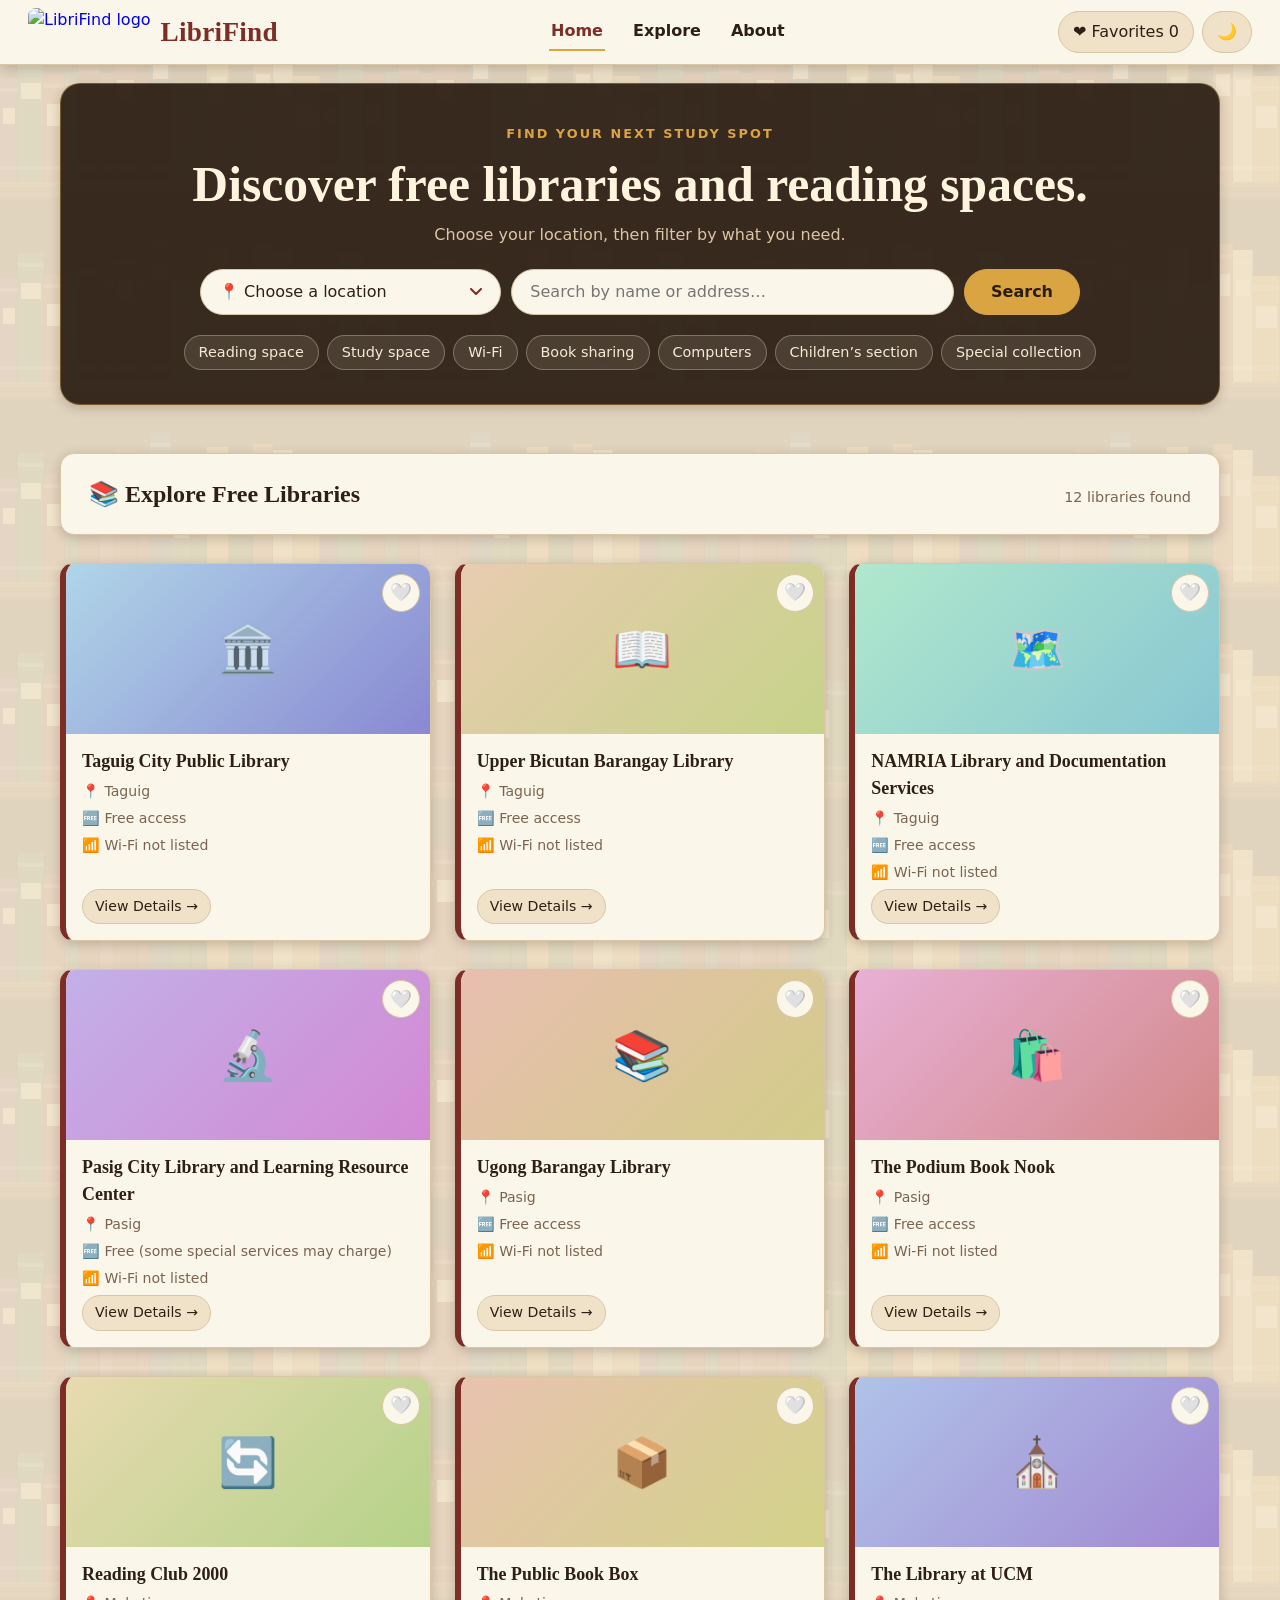
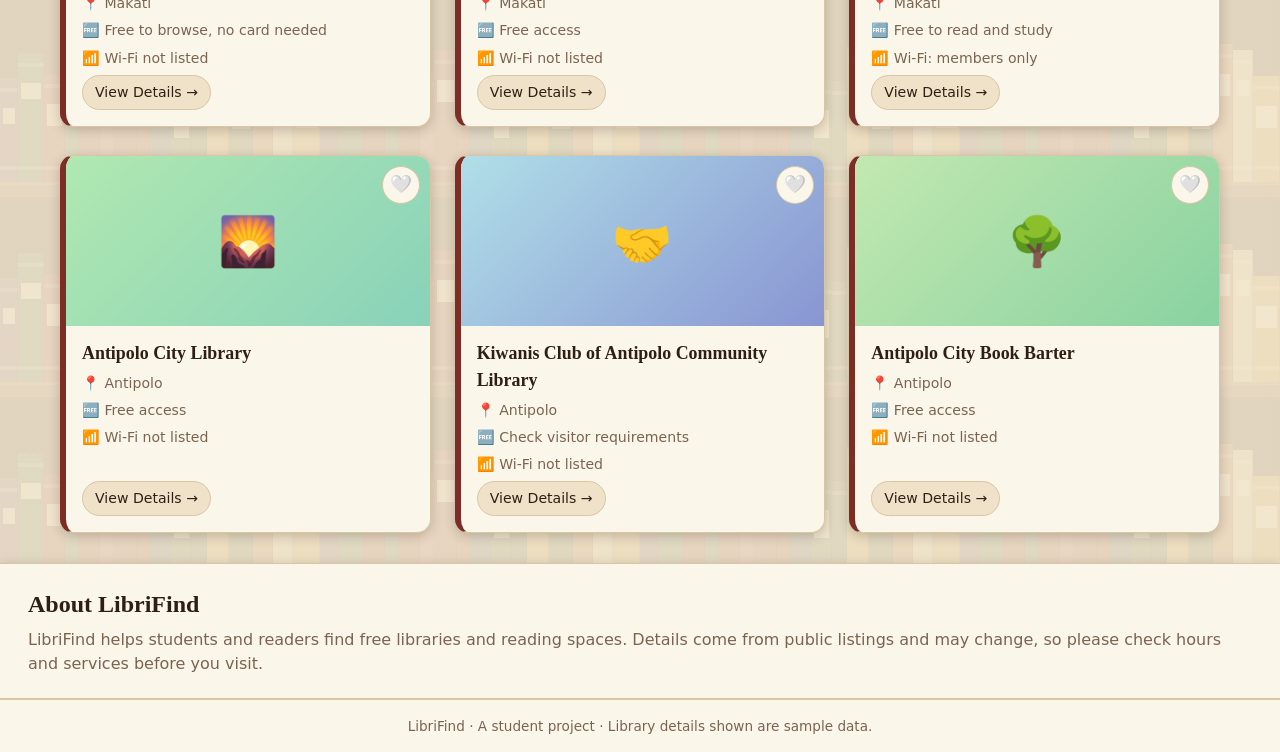
==== index.html @ 12c7355d "Add files via upload Add LibriFind project files" ====
<!DOCTYPE html>
<html lang="en">
<head>
  <meta charset="utf-8">
  <meta name="viewport" content="width=device-width, initial-scale=1">
  <title>LibriFind — Free Library Finder</title>
  <link rel="icon" href="images/LibriFind.jpg">
  <link rel="stylesheet" href="style.css">
</head>
<body>
  <header class="site-header">
      <a class="brand" href="index.html">
        <img src="images/LibriFind.jpg" alt="LibriFind logo">
        <span>LibriFind</span>
      </a>
      <nav class="links" aria-label="Main">
        <a href="#">Home</a>
        <a href="#explore">Explore</a>
        <a href="#about">About</a>
      </nav>
      <div class="actions">
        <button class="btn" id="favToggle" aria-pressed="false">❤️ Favorites <span id="favCount">0</span></button>
        <button class="btn" id="themeToggle" aria-label="Toggle dark mode">🌙</button>
      </div>
    </header>

  <div class="wrap">

    <section class="hero">
      <div class="eyebrow">FIND YOUR NEXT STUDY SPOT</div>
      <h1>Discover free libraries and reading spaces.</h1>
      <p>Choose your location, then filter by what you need.</p>

      <form class="search" id="searchForm" role="search">
        <select id="location" aria-label="Choose your location"></select>
        <input id="q" type="search" placeholder="Search by name or address…" aria-label="Search libraries">
        <button class="btn primary" type="submit">Search</button>
      </form>

      <div class="filters" id="filters"></div>
    </section>

    <div class="section-head" id="explore">
      <h2 id="heading">📚 Explore Free Libraries</h2>
      <div class="count" id="count"></div>
    </div>
    <div class="grid" id="grid"></div>
  </div>

  <section class="about" id="about">
      <h2>About LibriFind</h2>
      <p>LibriFind helps students and readers find free libraries and reading spaces. Details come from public listings and may change, so please check hours and services before you visit.</p>
    </section>

  <footer>LibriFind · A student project · Library details shown are sample data.</footer>

  <!-- Details pop-up -->
  <div class="modal" id="modal" hidden>
    <div class="modal-panel" role="dialog" aria-modal="true" aria-labelledby="modalTitle">
      <button class="modal-close" id="modalClose" type="button" aria-label="Close details">✕</button>
      <div id="modalBody"></div>
    </div>
  </div>

  <!-- data.js must load before script.js -->
  <script src="data.js"></script>
  <script src="script.js"></script>
</body>
</html>
---- style.css ----
/* =====================================================
   LibriFind theme: "Parchment & Mahogany"
   Burgundy, brass, walnut and cream, like an old library.
   Change the colors in the variables below.
   ===================================================== */
:root{
  --wash:rgba(243,231,208,.9);   /* tint over the bookshelf background */
  --surface:#fbf6ea;--text:#2e1f14;--muted:#7a6450;
  --accent:#7b2d26;--accent-text:#fff8ec;--border:#d9c6a5;--chip:#efe2c8;
  --hero:rgba(43,28,18,.93);
  --shadow:0 3px 12px rgba(40,25,12,.22);
  color-scheme:light;
}
@media (prefers-color-scheme:dark){
  :root:not([data-theme="light"]){
    --wash:rgba(20,13,9,.92);--surface:#2a1f17;--text:#f2e6d3;--muted:#c2ab90;
    --accent:#d9a441;--accent-text:#1e140d;--border:#4d3a2a;--chip:#3a2b20;
    --hero:rgba(12,8,5,.8);--shadow:0 3px 12px rgba(0,0,0,.5);color-scheme:dark;
  }
}
:root[data-theme="dark"]{
  --wash:rgba(20,13,9,.92);--surface:#2a1f17;--text:#f2e6d3;--muted:#c2ab90;
  --accent:#d9a441;--accent-text:#1e140d;--border:#4d3a2a;--chip:#3a2b20;
  --hero:rgba(12,8,5,.8);--shadow:0 3px 12px rgba(0,0,0,.5);color-scheme:dark;
}

/* ---------- Base + bookshelf background ---------- */
*{box-sizing:border-box}
body{
  margin:0;color:var(--text);line-height:1.5;
  font-family:"Segoe UI",system-ui,-apple-system,Helvetica,Arial,sans-serif;
  background-color:#3a281c;
  background-image:linear-gradient(var(--wash),var(--wash)),url("images/bg.jpg"),url("data:image/svg+xml,%3Csvg%20xmlns%3D%22http%3A//www.w3.org/2000/svg%22%20width%3D%22320%22%20height%3D%22200%22%20viewBox%3D%220%200%20320%20200%22%3E%3Crect%20width%3D%22320%22%20height%3D%22200%22%20fill%3D%22%233a281c%22/%3E%3Crect%20x%3D%220%22%20y%3D%2278%22%20width%3D%2218%22%20height%3D%22104%22%20fill%3D%22%235a3558%22/%3E%3Crect%20x%3D%220%22%20y%3D%2288%22%20width%3D%2218%22%20height%3D%224%22%20fill%3D%22%23fff%22%20opacity%3D%22.25%22/%3E%3Crect%20x%3D%220%22%20y%3D%22166%22%20width%3D%2218%22%20height%3D%224%22%20fill%3D%22%23fff%22%20opacity%3D%22.25%22/%3E%3Crect%20x%3D%223%22%20y%3D%22108%22%20width%3D%2212%22%20height%3D%2216%22%20fill%3D%22%23f3e6c8%22%20opacity%3D%22.85%22/%3E%3Crect%20x%3D%2217%22%20y%3D%2278%22%20width%3D%221%22%20height%3D%22104%22%20fill%3D%22%23000%22%20opacity%3D%22.3%22/%3E%3Crect%20x%3D%2218%22%20y%3D%2253%22%20width%3D%2226%22%20height%3D%22129%22%20fill%3D%22%232f5d46%22/%3E%3Crect%20x%3D%2218%22%20y%3D%2263%22%20width%3D%2226%22%20height%3D%224%22%20fill%3D%22%23fff%22%20opacity%3D%22.25%22/%3E%3Crect%20x%3D%2218%22%20y%3D%22166%22%20width%3D%2226%22%20height%3D%224%22%20fill%3D%22%23fff%22%20opacity%3D%22.25%22/%3E%3Crect%20x%3D%2221%22%20y%3D%2283%22%20width%3D%2220%22%20height%3D%2216%22%20fill%3D%22%23f3e6c8%22%20opacity%3D%22.85%22/%3E%3Crect%20x%3D%2243%22%20y%3D%2253%22%20width%3D%221%22%20height%3D%22129%22%20fill%3D%22%23000%22%20opacity%3D%22.3%22/%3E%3Crect%20x%3D%2244%22%20y%3D%2274%22%20width%3D%2221%22%20height%3D%22108%22%20fill%3D%22%237b2d26%22/%3E%3Crect%20x%3D%2244%22%20y%3D%2284%22%20width%3D%2221%22%20height%3D%224%22%20fill%3D%22%23fff%22%20opacity%3D%22.25%22/%3E%3Crect%20x%3D%2244%22%20y%3D%22166%22%20width%3D%2221%22%20height%3D%224%22%20fill%3D%22%23fff%22%20opacity%3D%22.25%22/%3E%3Crect%20x%3D%2247%22%20y%3D%22104%22%20width%3D%2215%22%20height%3D%2222%22%20fill%3D%22%23f3e6c8%22%20opacity%3D%22.85%22/%3E%3Crect%20x%3D%2264%22%20y%3D%2274%22%20width%3D%221%22%20height%3D%22108%22%20fill%3D%22%23000%22%20opacity%3D%22.3%22/%3E%3Crect%20x%3D%2265%22%20y%3D%2272%22%20width%3D%2214%22%20height%3D%22110%22%20fill%3D%22%232f5d46%22/%3E%3Crect%20x%3D%2265%22%20y%3D%2282%22%20width%3D%2214%22%20height%3D%224%22%20fill%3D%22%23fff%22%20opacity%3D%22.25%22/%3E%3Crect%20x%3D%2265%22%20y%3D%22166%22%20width%3D%2214%22%20height%3D%224%22%20fill%3D%22%23fff%22%20opacity%3D%22.25%22/%3E%3Crect%20x%3D%2278%22%20y%3D%2272%22%20width%3D%221%22%20height%3D%22110%22%20fill%3D%22%23000%22%20opacity%3D%22.3%22/%3E%3Crect%20x%3D%2279%22%20y%3D%2260%22%20width%3D%2221%22%20height%3D%22122%22%20fill%3D%22%237b2d26%22/%3E%3Crect%20x%3D%2279%22%20y%3D%2270%22%20width%3D%2221%22%20height%3D%224%22%20fill%3D%22%23fff%22%20opacity%3D%22.25%22/%3E%3Crect%20x%3D%2279%22%20y%3D%22166%22%20width%3D%2221%22%20height%3D%224%22%20fill%3D%22%23fff%22%20opacity%3D%22.25%22/%3E%3Crect%20x%3D%2299%22%20y%3D%2260%22%20width%3D%221%22%20height%3D%22122%22%20fill%3D%22%23000%22%20opacity%3D%22.3%22/%3E%3Crect%20x%3D%22100%22%20y%3D%2273%22%20width%3D%2214%22%20height%3D%22109%22%20fill%3D%22%238c3b4a%22/%3E%3Crect%20x%3D%22100%22%20y%3D%2283%22%20width%3D%2214%22%20height%3D%224%22%20fill%3D%22%23fff%22%20opacity%3D%22.25%22/%3E%3Crect%20x%3D%22100%22%20y%3D%22166%22%20width%3D%2214%22%20height%3D%224%22%20fill%3D%22%23fff%22%20opacity%3D%22.25%22/%3E%3Crect%20x%3D%22113%22%20y%3D%2273%22%20width%3D%221%22%20height%3D%22109%22%20fill%3D%22%23000%22%20opacity%3D%22.3%22/%3E%3Crect%20x%3D%22114%22%20y%3D%2250%22%20width%3D%2223%22%20height%3D%22132%22%20fill%3D%22%237b2d26%22/%3E%3Crect%20x%3D%22114%22%20y%3D%2260%22%20width%3D%2223%22%20height%3D%224%22%20fill%3D%22%23fff%22%20opacity%3D%22.25%22/%3E%3Crect%20x%3D%22114%22%20y%3D%22166%22%20width%3D%2223%22%20height%3D%224%22%20fill%3D%22%23fff%22%20opacity%3D%22.25%22/%3E%3Crect%20x%3D%22117%22%20y%3D%2280%22%20width%3D%2217%22%20height%3D%2222%22%20fill%3D%22%23f3e6c8%22%20opacity%3D%22.85%22/%3E%3Crect%20x%3D%22136%22%20y%3D%2250%22%20width%3D%221%22%20height%3D%22132%22%20fill%3D%22%23000%22%20opacity%3D%22.3%22/%3E%3Crect%20x%3D%22137%22%20y%3D%2273%22%20width%3D%2213%22%20height%3D%22109%22%20fill%3D%22%237b2d26%22/%3E%3Crect%20x%3D%22137%22%20y%3D%2283%22%20width%3D%2213%22%20height%3D%224%22%20fill%3D%22%23fff%22%20opacity%3D%22.25%22/%3E%3Crect%20x%3D%22137%22%20y%3D%22166%22%20width%3D%2213%22%20height%3D%224%22%20fill%3D%22%23fff%22%20opacity%3D%22.25%22/%3E%3Crect%20x%3D%22149%22%20y%3D%2273%22%20width%3D%221%22%20height%3D%22109%22%20fill%3D%22%23000%22%20opacity%3D%22.3%22/%3E%3Crect%20x%3D%22150%22%20y%3D%2233%22%20width%3D%2221%22%20height%3D%22149%22%20fill%3D%22%232b3f5c%22/%3E%3Crect%20x%3D%22150%22%20y%3D%2243%22%20width%3D%2221%22%20height%3D%224%22%20fill%3D%22%23fff%22%20opacity%3D%22.25%22/%3E%3Crect%20x%3D%22150%22%20y%3D%22166%22%20width%3D%2221%22%20height%3D%224%22%20fill%3D%22%23fff%22%20opacity%3D%22.25%22/%3E%3Crect%20x%3D%22153%22%20y%3D%2263%22%20width%3D%2215%22%20height%3D%2216%22%20fill%3D%22%23f3e6c8%22%20opacity%3D%22.85%22/%3E%3Crect%20x%3D%22170%22%20y%3D%2233%22%20width%3D%221%22%20height%3D%22149%22%20fill%3D%22%23000%22%20opacity%3D%22.3%22/%3E%3Crect%20x%3D%22171%22%20y%3D%2280%22%20width%3D%2221%22%20height%3D%22102%22%20fill%3D%22%233d4f2f%22/%3E%3Crect%20x%3D%22171%22%20y%3D%2290%22%20width%3D%2221%22%20height%3D%224%22%20fill%3D%22%23fff%22%20opacity%3D%22.25%22/%3E%3Crect%20x%3D%22171%22%20y%3D%22166%22%20width%3D%2221%22%20height%3D%224%22%20fill%3D%22%23fff%22%20opacity%3D%22.25%22/%3E%3Crect%20x%3D%22174%22%20y%3D%22110%22%20width%3D%2215%22%20height%3D%2228%22%20fill%3D%22%23f3e6c8%22%20opacity%3D%22.85%22/%3E%3Crect%20x%3D%22191%22%20y%3D%2280%22%20width%3D%221%22%20height%3D%22102%22%20fill%3D%22%23000%22%20opacity%3D%22.3%22/%3E%3Crect%20x%3D%22192%22%20y%3D%2281%22%20width%3D%2215%22%20height%3D%22101%22%20fill%3D%22%233d4f2f%22/%3E%3Crect%20x%3D%22192%22%20y%3D%2291%22%20width%3D%2215%22%20height%3D%224%22%20fill%3D%22%23fff%22%20opacity%3D%22.25%22/%3E%3Crect%20x%3D%22192%22%20y%3D%22166%22%20width%3D%2215%22%20height%3D%224%22%20fill%3D%22%23fff%22%20opacity%3D%22.25%22/%3E%3Crect%20x%3D%22206%22%20y%3D%2281%22%20width%3D%221%22%20height%3D%22101%22%20fill%3D%22%23000%22%20opacity%3D%22.3%22/%3E%3Crect%20x%3D%22207%22%20y%3D%2247%22%20width%3D%2222%22%20height%3D%22135%22%20fill%3D%22%23b88a2e%22/%3E%3Crect%20x%3D%22207%22%20y%3D%2257%22%20width%3D%2222%22%20height%3D%224%22%20fill%3D%22%23fff%22%20opacity%3D%22.25%22/%3E%3Crect%20x%3D%22207%22%20y%3D%22166%22%20width%3D%2222%22%20height%3D%224%22%20fill%3D%22%23fff%22%20opacity%3D%22.25%22/%3E%3Crect%20x%3D%22210%22%20y%3D%2277%22%20width%3D%2216%22%20height%3D%2228%22%20fill%3D%22%23f3e6c8%22%20opacity%3D%22.85%22/%3E%3Crect%20x%3D%22228%22%20y%3D%2247%22%20width%3D%221%22%20height%3D%22135%22%20fill%3D%22%23000%22%20opacity%3D%22.3%22/%3E%3Crect%20x%3D%22229%22%20y%3D%2283%22%20width%3D%2224%22%20height%3D%2299%22%20fill%3D%22%233d4f2f%22/%3E%3Crect%20x%3D%22229%22%20y%3D%2293%22%20width%3D%2224%22%20height%3D%224%22%20fill%3D%22%23fff%22%20opacity%3D%22.25%22/%3E%3Crect%20x%3D%22229%22%20y%3D%22166%22%20width%3D%2224%22%20height%3D%224%22%20fill%3D%22%23fff%22%20opacity%3D%22.25%22/%3E%3Crect%20x%3D%22232%22%20y%3D%22113%22%20width%3D%2218%22%20height%3D%2216%22%20fill%3D%22%23f3e6c8%22%20opacity%3D%22.85%22/%3E%3Crect%20x%3D%22252%22%20y%3D%2283%22%20width%3D%221%22%20height%3D%2299%22%20fill%3D%22%23000%22%20opacity%3D%22.3%22/%3E%3Crect%20x%3D%22253%22%20y%3D%2244%22%20width%3D%2220%22%20height%3D%22138%22%20fill%3D%22%23a4532c%22/%3E%3Crect%20x%3D%22253%22%20y%3D%2254%22%20width%3D%2220%22%20height%3D%224%22%20fill%3D%22%23fff%22%20opacity%3D%22.25%22/%3E%3Crect%20x%3D%22253%22%20y%3D%22166%22%20width%3D%2220%22%20height%3D%224%22%20fill%3D%22%23fff%22%20opacity%3D%22.25%22/%3E%3Crect%20x%3D%22256%22%20y%3D%2274%22%20width%3D%2214%22%20height%3D%2222%22%20fill%3D%22%23f3e6c8%22%20opacity%3D%22.85%22/%3E%3Crect%20x%3D%22272%22%20y%3D%2244%22%20width%3D%221%22%20height%3D%22138%22%20fill%3D%22%23000%22%20opacity%3D%22.3%22/%3E%3Crect%20x%3D%22273%22%20y%3D%2250%22%20width%3D%2220%22%20height%3D%22132%22%20fill%3D%22%23c9b98f%22/%3E%3Crect%20x%3D%22273%22%20y%3D%2260%22%20width%3D%2220%22%20height%3D%224%22%20fill%3D%22%23fff%22%20opacity%3D%22.25%22/%3E%3Crect%20x%3D%22273%22%20y%3D%22166%22%20width%3D%2220%22%20height%3D%224%22%20fill%3D%22%23fff%22%20opacity%3D%22.25%22/%3E%3Crect%20x%3D%22276%22%20y%3D%2280%22%20width%3D%2214%22%20height%3D%2216%22%20fill%3D%22%23f3e6c8%22%20opacity%3D%22.85%22/%3E%3Crect%20x%3D%22292%22%20y%3D%2250%22%20width%3D%221%22%20height%3D%22132%22%20fill%3D%22%23000%22%20opacity%3D%22.3%22/%3E%3Crect%20x%3D%22293%22%20y%3D%2276%22%20width%3D%2227%22%20height%3D%22106%22%20fill%3D%22%23b88a2e%22/%3E%3Crect%20x%3D%22293%22%20y%3D%2286%22%20width%3D%2227%22%20height%3D%224%22%20fill%3D%22%23fff%22%20opacity%3D%22.25%22/%3E%3Crect%20x%3D%22293%22%20y%3D%22166%22%20width%3D%2227%22%20height%3D%224%22%20fill%3D%22%23fff%22%20opacity%3D%22.25%22/%3E%3Crect%20x%3D%22296%22%20y%3D%22106%22%20width%3D%2221%22%20height%3D%2222%22%20fill%3D%22%23f3e6c8%22%20opacity%3D%22.85%22/%3E%3Crect%20x%3D%22319%22%20y%3D%2276%22%20width%3D%221%22%20height%3D%22106%22%20fill%3D%22%23000%22%20opacity%3D%22.3%22/%3E%3Crect%20y%3D%22182%22%20width%3D%22320%22%20height%3D%2218%22%20fill%3D%22%236b4a2f%22/%3E%3Crect%20y%3D%22182%22%20width%3D%22320%22%20height%3D%223%22%20fill%3D%22%238a6440%22/%3E%3Crect%20y%3D%22197%22%20width%3D%22320%22%20height%3D%223%22%20fill%3D%22%23000%22%20opacity%3D%22.35%22/%3E%3C/svg%3E");
  background-size:auto,cover,320px 200px;
  background-position:0 0,center,0 0;
  background-repeat:no-repeat,no-repeat,repeat;
  background-attachment:scroll,fixed,scroll;
}
.wrap{max-width:1200px;margin:0 auto;padding:0 20px}
button{font:inherit;cursor:pointer}
h1,h2,.brand span{font-family:Georgia,"Times New Roman",serif}

/* ---------- Header: logo on the left + LibriFind beside it ---------- */
.site-header{display:flex;align-items:center;justify-content:space-between;gap:12px;flex-wrap:wrap;
  position:sticky;top:0;z-index:20;width:100%;
  background:var(--surface);border-bottom:1px solid var(--border);
  padding:8px 28px;margin:0 0 18px;box-shadow:var(--shadow)}
.brand{display:flex;align-items:center;gap:10px;text-decoration:none}
.brand img{height:48px;width:auto;border-radius:8px;display:block}
.brand span{font-size:1.7rem;font-weight:700;color:var(--accent);letter-spacing:.01em}
nav{display:flex;gap:8px}
.btn{background:var(--chip);color:var(--text);border:1px solid var(--border);border-radius:999px;padding:8px 14px}
.btn:hover{border-color:var(--accent)}
.btn.primary{background:var(--accent);color:var(--accent-text);border-color:var(--accent);font-weight:600}

/* ---------- Hero (dark walnut panel) ---------- */
.hero{background:var(--hero);color:#f6ead6;border:1px solid rgba(217,164,65,.4);border-radius:20px;
  padding:36px 18px 26px;text-align:center;box-shadow:var(--shadow)}
.eyebrow{letter-spacing:.16em;font-size:.8rem;color:#d9a441;font-weight:700}
h1{font-size:clamp(2rem,6vw,3.1rem);margin:.3em 0 .2em;line-height:1.1;color:#fff4dd}
.hero p{color:#d9c6a5;margin:0 auto 22px;max-width:520px}

.search{display:flex;flex-wrap:wrap;gap:10px;max-width:760px;margin:0 auto;justify-content:center}
.search input,.search select,.search .btn{height:46px}
.search input,.search select{border-radius:999px;border:1px solid #d9c6a5;background-color:#fbf6ea;color:#2e1f14;font:inherit;padding:0 18px}
.search input{flex:2 1 220px;min-width:0}
.search select{
  flex:1 1 190px;min-width:170px;cursor:pointer;
  -webkit-appearance:none;appearance:none;padding-right:42px;
  background-image:url("data:image/svg+xml,%3Csvg xmlns='http://www.w3.org/2000/svg' width='12' height='8' viewBox='0 0 12 8'%3E%3Cpath d='M1 1l5 5 5-5' fill='none' stroke='%237b2d26' stroke-width='2' stroke-linecap='round' stroke-linejoin='round'/%3E%3C/svg%3E");
  background-repeat:no-repeat;background-position:right 18px center;
}
.search input:focus,.search select:focus{outline:2px solid #d9a441}
.search .btn.primary{background:#d9a441;color:#2b1c12;border-color:#d9a441;font-weight:700;padding:0 26px}

.filters{display:flex;flex-wrap:wrap;gap:8px;justify-content:center;margin:20px 0 4px}
.chip{background:var(--chip);color:var(--text);border:1px solid var(--border);border-radius:999px;padding:6px 14px;font-size:.9rem}
.hero .chip{background:rgba(255,248,236,.1);color:#f6ead6;border-color:rgba(246,234,214,.3)}
.chip[aria-pressed="true"],.hero .chip[aria-pressed="true"]{background:#d9a441;color:#2b1c12;border-color:#d9a441;font-weight:600}

/* ---------- Results heading ---------- */
.section-head{display:flex;justify-content:space-between;align-items:baseline;flex-wrap:wrap;gap:6px;
  background:var(--surface);border:1px solid var(--border);border-radius:14px;
  padding:12px 18px;margin:44px 0 20px;box-shadow:var(--shadow)}
.section-head h2{margin:0}
.count{color:var(--muted);font-size:.9rem}

/* ---------- Library cards ---------- */
.grid{display:grid;grid-template-columns:repeat(3,minmax(0,1fr));gap:20px;padding-bottom:30px}
.card{background:var(--surface);border:1px solid var(--border);border-left:6px solid var(--accent);
  border-radius:14px;overflow:hidden;box-shadow:var(--shadow);display:flex;flex-direction:column}
.thumb{height:170px;position:relative;display:flex;align-items:center;justify-content:center;font-size:3rem;
  background:linear-gradient(135deg,hsl(var(--h) 55% 80%),hsl(calc(var(--h) + 40) 45% 68%))}
.thumb img{position:absolute;inset:0;width:100%;height:100%;object-fit:cover}
.fav{position:absolute;top:10px;right:10px;z-index:2;background:var(--surface);border:1px solid var(--border);
  border-radius:50%;width:38px;height:38px;font-size:1.1rem;line-height:1}
.body{padding:14px 16px 16px;display:flex;flex-direction:column;gap:6px;flex:1}
.body h3{margin:0;font-size:1.12rem;font-family:Georgia,"Times New Roman",serif}
.meta{color:var(--muted);font-size:.88rem}
.tags{display:flex;flex-wrap:wrap;gap:6px;padding:4px 0 8px}
.tag{background:var(--chip);border-radius:8px;padding:2px 8px;font-size:.78rem}
.empty{grid-column:1/-1;text-align:center;color:var(--muted);padding:30px 16px;
  background:var(--surface);border:1px solid var(--border);border-radius:14px}
.details-btn{align-self:flex-start;margin-top:auto;font-size:.88rem;padding:6px 12px}

/* ---------- Full details ---------- */
.modal-info h4{margin:14px 0 6px;font-family:Georgia,"Times New Roman",serif;color:var(--accent);font-size:1rem}
.info{display:grid;grid-template-columns:96px 1fr;gap:6px 10px;margin:0}
.info dt{color:var(--muted);font-weight:600}
.info dd{margin:0}
.facil{list-style:none;margin:0;padding:0;display:grid;gap:4px}
.facil li{display:flex;justify-content:space-between;gap:10px;background:var(--chip);border-radius:8px;padding:5px 10px}
.facil li.no{opacity:.65}
.facil b{font-weight:600;text-align:right}
.modal-info p{margin:4px 0}

footer{width:100%;margin:0;padding:16px 28px;text-align:center;background:var(--surface);border-top:1px solid var(--border);color:var(--muted);font-size:.85rem}

@media (max-width:520px){.brand span{font-size:1.35rem}.brand img{height:40px}}

/* ---------- Laptop screens ---------- */
@media (min-width:1000px){
  .hero{padding:40px 48px 30px}
  .hero p{max-width:640px}
  .search{max-width:880px}
}
@media (max-width:980px){.grid{grid-template-columns:repeat(2,minmax(0,1fr))}}
@media (max-width:620px){.grid{grid-template-columns:1fr}}

/* ---------- Details pop-up ---------- */
.modal{position:fixed;inset:0;z-index:50;display:flex;align-items:center;justify-content:center;
  padding:20px;background:rgba(15,9,5,.72)}
.modal[hidden]{display:none}
.modal-panel{position:relative;width:100%;max-width:940px;max-height:88vh;overflow:auto;
  background:var(--surface);color:var(--text);border:1px solid var(--border);border-left:6px solid var(--accent);
  border-radius:16px;box-shadow:0 20px 60px rgba(0,0,0,.55);animation:pop .18s ease-out}
@keyframes pop{from{transform:scale(.95);opacity:0}to{transform:none;opacity:1}}
@media (prefers-reduced-motion:reduce){.modal-panel{animation:none}}
.modal-close{position:absolute;top:12px;right:12px;z-index:3;width:38px;height:38px;border-radius:50%;
  background:var(--surface);color:var(--text);border:1px solid var(--border);font-size:1rem;line-height:1}
.modal-close:hover{border-color:var(--accent)}
.modal-grid{display:grid;grid-template-columns:minmax(0,5fr) minmax(0,6fr)}
.modal-photo{position:relative;min-height:340px;display:flex;align-items:center;justify-content:center;font-size:4rem;
  background:linear-gradient(135deg,hsl(var(--h) 55% 80%),hsl(calc(var(--h) + 40) 45% 68%))}
.modal-photo img{position:absolute;inset:0;width:100%;height:100%;object-fit:cover}
.modal-info{padding:26px 28px;font-size:.93rem}
.modal-info h3{margin:0 0 2px;font-family:Georgia,"Times New Roman",serif;font-size:1.5rem;padding-right:34px}
.modal-info .info{margin-top:12px}
.modal-fav{margin-top:14px}
@media (max-width:760px){.modal-grid{grid-template-columns:1fr}.modal-photo{min-height:190px}}

/* ---------- Header links + About ---------- */
.links{display:flex;gap:26px}
.links a{color:var(--text);text-decoration:none;font-weight:600;padding:6px 2px;border-bottom:2px solid transparent}
.links a:hover,.links a[aria-current]{color:var(--accent);border-bottom-color:#d9a441}
.actions{display:flex;gap:8px}
.section-head,.about{width:100%;background:var(--surface);border-top:1px solid var(--border);border-bottom:1px solid var(--border);padding:22px 28px;margin:0;box-shadow:var(--shadow)}
.about{width:100%;background:var(--surface);border-top:1px solid var(--border);border-bottom:1px solid var(--border);padding:22px 28px;margin:0;box-shadow:var(--shadow)}
.about h2{margin:0 0 6px}
.about p{margin:0;color:var(--muted)}
@media (max-width:760px){.links{display:none}}

/* ---------- Spacing between hero, Explore bar and cards ---------- */
.hero{margin-bottom:48px}
.section-head{margin:0 0 28px}
.grid{row-gap:28px;column-gap:24px}
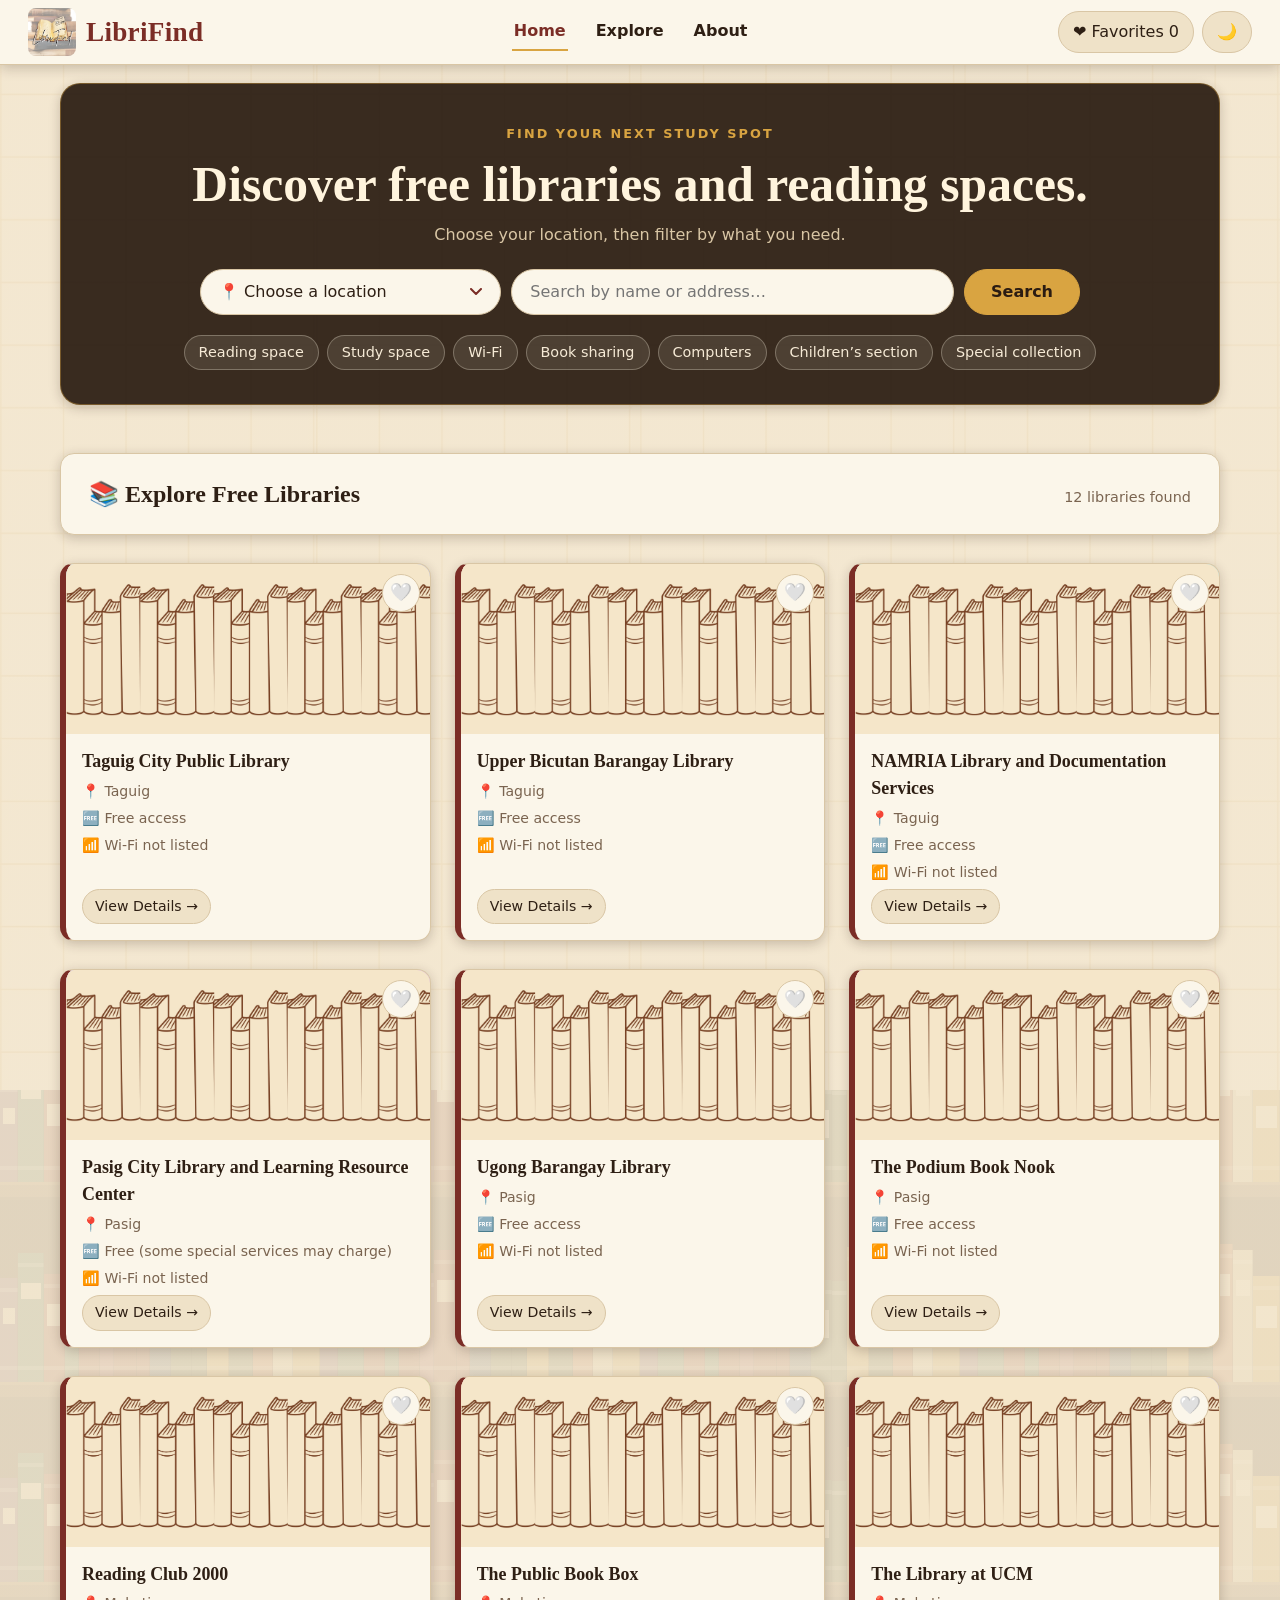
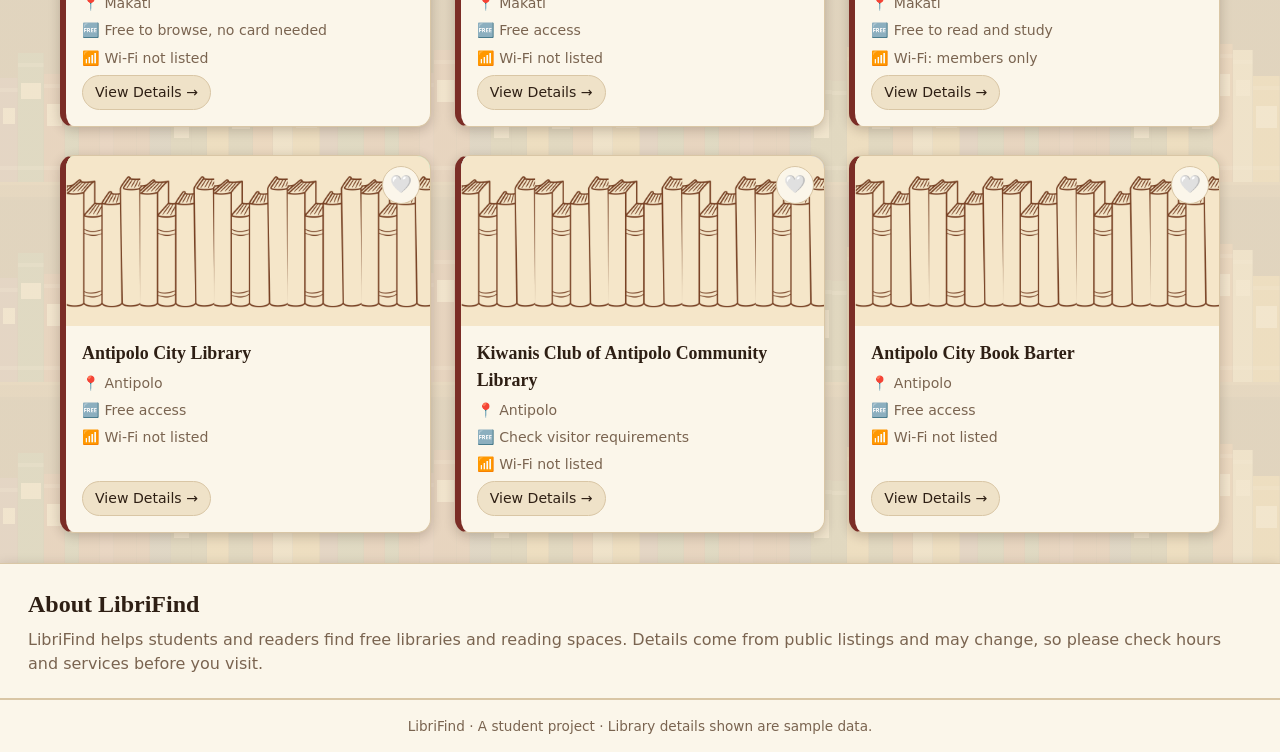
==== commit bed7992a: "Add files via upload" ====
--- a/index.html
+++ b/index.html
@@ -4,13 +4,13 @@
   <meta charset="utf-8">
   <meta name="viewport" content="width=device-width, initial-scale=1">
   <title>LibriFind — Free Library Finder</title>
-  <link rel="icon" href="images/LibriFind.jpg">
+  <link rel="icon" href="LibriFind.jpg">
   <link rel="stylesheet" href="style.css">
 </head>
 <body>
   <header class="site-header">
       <a class="brand" href="index.html">
-        <img src="images/LibriFind.jpg" alt="LibriFind logo">
+        <img src="LibriFind.jpg" alt="LibriFind logo">
         <span>LibriFind</span>
       </a>
       <nav class="links" aria-label="Main">
--- a/style.css
+++ b/style.css
@@ -30,7 +30,7 @@
   margin:0;color:var(--text);line-height:1.5;
   font-family:"Segoe UI",system-ui,-apple-system,Helvetica,Arial,sans-serif;
   background-color:#3a281c;
-  background-image:linear-gradient(var(--wash),var(--wash)),url("images/bg.jpg"),url("data:image/svg+xml,%3Csvg%20xmlns%3D%22http%3A//www.w3.org/2000/svg%22%20width%3D%22320%22%20height%3D%22200%22%20viewBox%3D%220%200%20320%20200%22%3E%3Crect%20width%3D%22320%22%20height%3D%22200%22%20fill%3D%22%233a281c%22/%3E%3Crect%20x%3D%220%22%20y%3D%2278%22%20width%3D%2218%22%20height%3D%22104%22%20fill%3D%22%235a3558%22/%3E%3Crect%20x%3D%220%22%20y%3D%2288%22%20width%3D%2218%22%20height%3D%224%22%20fill%3D%22%23fff%22%20opacity%3D%22.25%22/%3E%3Crect%20x%3D%220%22%20y%3D%22166%22%20width%3D%2218%22%20height%3D%224%22%20fill%3D%22%23fff%22%20opacity%3D%22.25%22/%3E%3Crect%20x%3D%223%22%20y%3D%22108%22%20width%3D%2212%22%20height%3D%2216%22%20fill%3D%22%23f3e6c8%22%20opacity%3D%22.85%22/%3E%3Crect%20x%3D%2217%22%20y%3D%2278%22%20width%3D%221%22%20height%3D%22104%22%20fill%3D%22%23000%22%20opacity%3D%22.3%22/%3E%3Crect%20x%3D%2218%22%20y%3D%2253%22%20width%3D%2226%22%20height%3D%22129%22%20fill%3D%22%232f5d46%22/%3E%3Crect%20x%3D%2218%22%20y%3D%2263%22%20width%3D%2226%22%20height%3D%224%22%20fill%3D%22%23fff%22%20opacity%3D%22.25%22/%3E%3Crect%20x%3D%2218%22%20y%3D%22166%22%20width%3D%2226%22%20height%3D%224%22%20fill%3D%22%23fff%22%20opacity%3D%22.25%22/%3E%3Crect%20x%3D%2221%22%20y%3D%2283%22%20width%3D%2220%22%20height%3D%2216%22%20fill%3D%22%23f3e6c8%22%20opacity%3D%22.85%22/%3E%3Crect%20x%3D%2243%22%20y%3D%2253%22%20width%3D%221%22%20height%3D%22129%22%20fill%3D%22%23000%22%20opacity%3D%22.3%22/%3E%3Crect%20x%3D%2244%22%20y%3D%2274%22%20width%3D%2221%22%20height%3D%22108%22%20fill%3D%22%237b2d26%22/%3E%3Crect%20x%3D%2244%22%20y%3D%2284%22%20width%3D%2221%22%20height%3D%224%22%20fill%3D%22%23fff%22%20opacity%3D%22.25%22/%3E%3Crect%20x%3D%2244%22%20y%3D%22166%22%20width%3D%2221%22%20height%3D%224%22%20fill%3D%22%23fff%22%20opacity%3D%22.25%22/%3E%3Crect%20x%3D%2247%22%20y%3D%22104%22%20width%3D%2215%22%20height%3D%2222%22%20fill%3D%22%23f3e6c8%22%20opacity%3D%22.85%22/%3E%3Crect%20x%3D%2264%22%20y%3D%2274%22%20width%3D%221%22%20height%3D%22108%22%20fill%3D%22%23000%22%20opacity%3D%22.3%22/%3E%3Crect%20x%3D%2265%22%20y%3D%2272%22%20width%3D%2214%22%20height%3D%22110%22%20fill%3D%22%232f5d46%22/%3E%3Crect%20x%3D%2265%22%20y%3D%2282%22%20width%3D%2214%22%20height%3D%224%22%20fill%3D%22%23fff%22%20opacity%3D%22.25%22/%3E%3Crect%20x%3D%2265%22%20y%3D%22166%22%20width%3D%2214%22%20height%3D%224%22%20fill%3D%22%23fff%22%20opacity%3D%22.25%22/%3E%3Crect%20x%3D%2278%22%20y%3D%2272%22%20width%3D%221%22%20height%3D%22110%22%20fill%3D%22%23000%22%20opacity%3D%22.3%22/%3E%3Crect%20x%3D%2279%22%20y%3D%2260%22%20width%3D%2221%22%20height%3D%22122%22%20fill%3D%22%237b2d26%22/%3E%3Crect%20x%3D%2279%22%20y%3D%2270%22%20width%3D%2221%22%20height%3D%224%22%20fill%3D%22%23fff%22%20opacity%3D%22.25%22/%3E%3Crect%20x%3D%2279%22%20y%3D%22166%22%20width%3D%2221%22%20height%3D%224%22%20fill%3D%22%23fff%22%20opacity%3D%22.25%22/%3E%3Crect%20x%3D%2299%22%20y%3D%2260%22%20width%3D%221%22%20height%3D%22122%22%20fill%3D%22%23000%22%20opacity%3D%22.3%22/%3E%3Crect%20x%3D%22100%22%20y%3D%2273%22%20width%3D%2214%22%20height%3D%22109%22%20fill%3D%22%238c3b4a%22/%3E%3Crect%20x%3D%22100%22%20y%3D%2283%22%20width%3D%2214%22%20height%3D%224%22%20fill%3D%22%23fff%22%20opacity%3D%22.25%22/%3E%3Crect%20x%3D%22100%22%20y%3D%22166%22%20width%3D%2214%22%20height%3D%224%22%20fill%3D%22%23fff%22%20opacity%3D%22.25%22/%3E%3Crect%20x%3D%22113%22%20y%3D%2273%22%20width%3D%221%22%20height%3D%22109%22%20fill%3D%22%23000%22%20opacity%3D%22.3%22/%3E%3Crect%20x%3D%22114%22%20y%3D%2250%22%20width%3D%2223%22%20height%3D%22132%22%20fill%3D%22%237b2d26%22/%3E%3Crect%20x%3D%22114%22%20y%3D%2260%22%20width%3D%2223%22%20height%3D%224%22%20fill%3D%22%23fff%22%20opacity%3D%22.25%22/%3E%3Crect%20x%3D%22114%22%20y%3D%22166%22%20width%3D%2223%22%20height%3D%224%22%20fill%3D%22%23fff%22%20opacity%3D%22.25%22/%3E%3Crect%20x%3D%22117%22%20y%3D%2280%22%20width%3D%2217%22%20height%3D%2222%22%20fill%3D%22%23f3e6c8%22%20opacity%3D%22.85%22/%3E%3Crect%20x%3D%22136%22%20y%3D%2250%22%20width%3D%221%22%20height%3D%22132%22%20fill%3D%22%23000%22%20opacity%3D%22.3%22/%3E%3Crect%20x%3D%22137%22%20y%3D%2273%22%20width%3D%2213%22%20height%3D%22109%22%20fill%3D%22%237b2d26%22/%3E%3Crect%20x%3D%22137%22%20y%3D%2283%22%20width%3D%2213%22%20height%3D%224%22%20fill%3D%22%23fff%22%20opacity%3D%22.25%22/%3E%3Crect%20x%3D%22137%22%20y%3D%22166%22%20width%3D%2213%22%20height%3D%224%22%20fill%3D%22%23fff%22%20opacity%3D%22.25%22/%3E%3Crect%20x%3D%22149%22%20y%3D%2273%22%20width%3D%221%22%20height%3D%22109%22%20fill%3D%22%23000%22%20opacity%3D%22.3%22/%3E%3Crect%20x%3D%22150%22%20y%3D%2233%22%20width%3D%2221%22%20height%3D%22149%22%20fill%3D%22%232b3f5c%22/%3E%3Crect%20x%3D%22150%22%20y%3D%2243%22%20width%3D%2221%22%20height%3D%224%22%20fill%3D%22%23fff%22%20opacity%3D%22.25%22/%3E%3Crect%20x%3D%22150%22%20y%3D%22166%22%20width%3D%2221%22%20height%3D%224%22%20fill%3D%22%23fff%22%20opacity%3D%22.25%22/%3E%3Crect%20x%3D%22153%22%20y%3D%2263%22%20width%3D%2215%22%20height%3D%2216%22%20fill%3D%22%23f3e6c8%22%20opacity%3D%22.85%22/%3E%3Crect%20x%3D%22170%22%20y%3D%2233%22%20width%3D%221%22%20height%3D%22149%22%20fill%3D%22%23000%22%20opacity%3D%22.3%22/%3E%3Crect%20x%3D%22171%22%20y%3D%2280%22%20width%3D%2221%22%20height%3D%22102%22%20fill%3D%22%233d4f2f%22/%3E%3Crect%20x%3D%22171%22%20y%3D%2290%22%20width%3D%2221%22%20height%3D%224%22%20fill%3D%22%23fff%22%20opacity%3D%22.25%22/%3E%3Crect%20x%3D%22171%22%20y%3D%22166%22%20width%3D%2221%22%20height%3D%224%22%20fill%3D%22%23fff%22%20opacity%3D%22.25%22/%3E%3Crect%20x%3D%22174%22%20y%3D%22110%22%20width%3D%2215%22%20height%3D%2228%22%20fill%3D%22%23f3e6c8%22%20opacity%3D%22.85%22/%3E%3Crect%20x%3D%22191%22%20y%3D%2280%22%20width%3D%221%22%20height%3D%22102%22%20fill%3D%22%23000%22%20opacity%3D%22.3%22/%3E%3Crect%20x%3D%22192%22%20y%3D%2281%22%20width%3D%2215%22%20height%3D%22101%22%20fill%3D%22%233d4f2f%22/%3E%3Crect%20x%3D%22192%22%20y%3D%2291%22%20width%3D%2215%22%20height%3D%224%22%20fill%3D%22%23fff%22%20opacity%3D%22.25%22/%3E%3Crect%20x%3D%22192%22%20y%3D%22166%22%20width%3D%2215%22%20height%3D%224%22%20fill%3D%22%23fff%22%20opacity%3D%22.25%22/%3E%3Crect%20x%3D%22206%22%20y%3D%2281%22%20width%3D%221%22%20height%3D%22101%22%20fill%3D%22%23000%22%20opacity%3D%22.3%22/%3E%3Crect%20x%3D%22207%22%20y%3D%2247%22%20width%3D%2222%22%20height%3D%22135%22%20fill%3D%22%23b88a2e%22/%3E%3Crect%20x%3D%22207%22%20y%3D%2257%22%20width%3D%2222%22%20height%3D%224%22%20fill%3D%22%23fff%22%20opacity%3D%22.25%22/%3E%3Crect%20x%3D%22207%22%20y%3D%22166%22%20width%3D%2222%22%20height%3D%224%22%20fill%3D%22%23fff%22%20opacity%3D%22.25%22/%3E%3Crect%20x%3D%22210%22%20y%3D%2277%22%20width%3D%2216%22%20height%3D%2228%22%20fill%3D%22%23f3e6c8%22%20opacity%3D%22.85%22/%3E%3Crect%20x%3D%22228%22%20y%3D%2247%22%20width%3D%221%22%20height%3D%22135%22%20fill%3D%22%23000%22%20opacity%3D%22.3%22/%3E%3Crect%20x%3D%22229%22%20y%3D%2283%22%20width%3D%2224%22%20height%3D%2299%22%20fill%3D%22%233d4f2f%22/%3E%3Crect%20x%3D%22229%22%20y%3D%2293%22%20width%3D%2224%22%20height%3D%224%22%20fill%3D%22%23fff%22%20opacity%3D%22.25%22/%3E%3Crect%20x%3D%22229%22%20y%3D%22166%22%20width%3D%2224%22%20height%3D%224%22%20fill%3D%22%23fff%22%20opacity%3D%22.25%22/%3E%3Crect%20x%3D%22232%22%20y%3D%22113%22%20width%3D%2218%22%20height%3D%2216%22%20fill%3D%22%23f3e6c8%22%20opacity%3D%22.85%22/%3E%3Crect%20x%3D%22252%22%20y%3D%2283%22%20width%3D%221%22%20height%3D%2299%22%20fill%3D%22%23000%22%20opacity%3D%22.3%22/%3E%3Crect%20x%3D%22253%22%20y%3D%2244%22%20width%3D%2220%22%20height%3D%22138%22%20fill%3D%22%23a4532c%22/%3E%3Crect%20x%3D%22253%22%20y%3D%2254%22%20width%3D%2220%22%20height%3D%224%22%20fill%3D%22%23fff%22%20opacity%3D%22.25%22/%3E%3Crect%20x%3D%22253%22%20y%3D%22166%22%20width%3D%2220%22%20height%3D%224%22%20fill%3D%22%23fff%22%20opacity%3D%22.25%22/%3E%3Crect%20x%3D%22256%22%20y%3D%2274%22%20width%3D%2214%22%20height%3D%2222%22%20fill%3D%22%23f3e6c8%22%20opacity%3D%22.85%22/%3E%3Crect%20x%3D%22272%22%20y%3D%2244%22%20width%3D%221%22%20height%3D%22138%22%20fill%3D%22%23000%22%20opacity%3D%22.3%22/%3E%3Crect%20x%3D%22273%22%20y%3D%2250%22%20width%3D%2220%22%20height%3D%22132%22%20fill%3D%22%23c9b98f%22/%3E%3Crect%20x%3D%22273%22%20y%3D%2260%22%20width%3D%2220%22%20height%3D%224%22%20fill%3D%22%23fff%22%20opacity%3D%22.25%22/%3E%3Crect%20x%3D%22273%22%20y%3D%22166%22%20width%3D%2220%22%20height%3D%224%22%20fill%3D%22%23fff%22%20opacity%3D%22.25%22/%3E%3Crect%20x%3D%22276%22%20y%3D%2280%22%20width%3D%2214%22%20height%3D%2216%22%20fill%3D%22%23f3e6c8%22%20opacity%3D%22.85%22/%3E%3Crect%20x%3D%22292%22%20y%3D%2250%22%20width%3D%221%22%20height%3D%22132%22%20fill%3D%22%23000%22%20opacity%3D%22.3%22/%3E%3Crect%20x%3D%22293%22%20y%3D%2276%22%20width%3D%2227%22%20height%3D%22106%22%20fill%3D%22%23b88a2e%22/%3E%3Crect%20x%3D%22293%22%20y%3D%2286%22%20width%3D%2227%22%20height%3D%224%22%20fill%3D%22%23fff%22%20opacity%3D%22.25%22/%3E%3Crect%20x%3D%22293%22%20y%3D%22166%22%20width%3D%2227%22%20height%3D%224%22%20fill%3D%22%23fff%22%20opacity%3D%22.25%22/%3E%3Crect%20x%3D%22296%22%20y%3D%22106%22%20width%3D%2221%22%20height%3D%2222%22%20fill%3D%22%23f3e6c8%22%20opacity%3D%22.85%22/%3E%3Crect%20x%3D%22319%22%20y%3D%2276%22%20width%3D%221%22%20height%3D%22106%22%20fill%3D%22%23000%22%20opacity%3D%22.3%22/%3E%3Crect%20y%3D%22182%22%20width%3D%22320%22%20height%3D%2218%22%20fill%3D%22%236b4a2f%22/%3E%3Crect%20y%3D%22182%22%20width%3D%22320%22%20height%3D%223%22%20fill%3D%22%238a6440%22/%3E%3Crect%20y%3D%22197%22%20width%3D%22320%22%20height%3D%223%22%20fill%3D%22%23000%22%20opacity%3D%22.35%22/%3E%3C/svg%3E");
+  background-image:linear-gradient(var(--wash),var(--wash)),url("bg.jpg"),url("data:image/svg+xml,%3Csvg%20xmlns%3D%22http%3A//www.w3.org/2000/svg%22%20width%3D%22320%22%20height%3D%22200%22%20viewBox%3D%220%200%20320%20200%22%3E%3Crect%20width%3D%22320%22%20height%3D%22200%22%20fill%3D%22%233a281c%22/%3E%3Crect%20x%3D%220%22%20y%3D%2278%22%20width%3D%2218%22%20height%3D%22104%22%20fill%3D%22%235a3558%22/%3E%3Crect%20x%3D%220%22%20y%3D%2288%22%20width%3D%2218%22%20height%3D%224%22%20fill%3D%22%23fff%22%20opacity%3D%22.25%22/%3E%3Crect%20x%3D%220%22%20y%3D%22166%22%20width%3D%2218%22%20height%3D%224%22%20fill%3D%22%23fff%22%20opacity%3D%22.25%22/%3E%3Crect%20x%3D%223%22%20y%3D%22108%22%20width%3D%2212%22%20height%3D%2216%22%20fill%3D%22%23f3e6c8%22%20opacity%3D%22.85%22/%3E%3Crect%20x%3D%2217%22%20y%3D%2278%22%20width%3D%221%22%20height%3D%22104%22%20fill%3D%22%23000%22%20opacity%3D%22.3%22/%3E%3Crect%20x%3D%2218%22%20y%3D%2253%22%20width%3D%2226%22%20height%3D%22129%22%20fill%3D%22%232f5d46%22/%3E%3Crect%20x%3D%2218%22%20y%3D%2263%22%20width%3D%2226%22%20height%3D%224%22%20fill%3D%22%23fff%22%20opacity%3D%22.25%22/%3E%3Crect%20x%3D%2218%22%20y%3D%22166%22%20width%3D%2226%22%20height%3D%224%22%20fill%3D%22%23fff%22%20opacity%3D%22.25%22/%3E%3Crect%20x%3D%2221%22%20y%3D%2283%22%20width%3D%2220%22%20height%3D%2216%22%20fill%3D%22%23f3e6c8%22%20opacity%3D%22.85%22/%3E%3Crect%20x%3D%2243%22%20y%3D%2253%22%20width%3D%221%22%20height%3D%22129%22%20fill%3D%22%23000%22%20opacity%3D%22.3%22/%3E%3Crect%20x%3D%2244%22%20y%3D%2274%22%20width%3D%2221%22%20height%3D%22108%22%20fill%3D%22%237b2d26%22/%3E%3Crect%20x%3D%2244%22%20y%3D%2284%22%20width%3D%2221%22%20height%3D%224%22%20fill%3D%22%23fff%22%20opacity%3D%22.25%22/%3E%3Crect%20x%3D%2244%22%20y%3D%22166%22%20width%3D%2221%22%20height%3D%224%22%20fill%3D%22%23fff%22%20opacity%3D%22.25%22/%3E%3Crect%20x%3D%2247%22%20y%3D%22104%22%20width%3D%2215%22%20height%3D%2222%22%20fill%3D%22%23f3e6c8%22%20opacity%3D%22.85%22/%3E%3Crect%20x%3D%2264%22%20y%3D%2274%22%20width%3D%221%22%20height%3D%22108%22%20fill%3D%22%23000%22%20opacity%3D%22.3%22/%3E%3Crect%20x%3D%2265%22%20y%3D%2272%22%20width%3D%2214%22%20height%3D%22110%22%20fill%3D%22%232f5d46%22/%3E%3Crect%20x%3D%2265%22%20y%3D%2282%22%20width%3D%2214%22%20height%3D%224%22%20fill%3D%22%23fff%22%20opacity%3D%22.25%22/%3E%3Crect%20x%3D%2265%22%20y%3D%22166%22%20width%3D%2214%22%20height%3D%224%22%20fill%3D%22%23fff%22%20opacity%3D%22.25%22/%3E%3Crect%20x%3D%2278%22%20y%3D%2272%22%20width%3D%221%22%20height%3D%22110%22%20fill%3D%22%23000%22%20opacity%3D%22.3%22/%3E%3Crect%20x%3D%2279%22%20y%3D%2260%22%20width%3D%2221%22%20height%3D%22122%22%20fill%3D%22%237b2d26%22/%3E%3Crect%20x%3D%2279%22%20y%3D%2270%22%20width%3D%2221%22%20height%3D%224%22%20fill%3D%22%23fff%22%20opacity%3D%22.25%22/%3E%3Crect%20x%3D%2279%22%20y%3D%22166%22%20width%3D%2221%22%20height%3D%224%22%20fill%3D%22%23fff%22%20opacity%3D%22.25%22/%3E%3Crect%20x%3D%2299%22%20y%3D%2260%22%20width%3D%221%22%20height%3D%22122%22%20fill%3D%22%23000%22%20opacity%3D%22.3%22/%3E%3Crect%20x%3D%22100%22%20y%3D%2273%22%20width%3D%2214%22%20height%3D%22109%22%20fill%3D%22%238c3b4a%22/%3E%3Crect%20x%3D%22100%22%20y%3D%2283%22%20width%3D%2214%22%20height%3D%224%22%20fill%3D%22%23fff%22%20opacity%3D%22.25%22/%3E%3Crect%20x%3D%22100%22%20y%3D%22166%22%20width%3D%2214%22%20height%3D%224%22%20fill%3D%22%23fff%22%20opacity%3D%22.25%22/%3E%3Crect%20x%3D%22113%22%20y%3D%2273%22%20width%3D%221%22%20height%3D%22109%22%20fill%3D%22%23000%22%20opacity%3D%22.3%22/%3E%3Crect%20x%3D%22114%22%20y%3D%2250%22%20width%3D%2223%22%20height%3D%22132%22%20fill%3D%22%237b2d26%22/%3E%3Crect%20x%3D%22114%22%20y%3D%2260%22%20width%3D%2223%22%20height%3D%224%22%20fill%3D%22%23fff%22%20opacity%3D%22.25%22/%3E%3Crect%20x%3D%22114%22%20y%3D%22166%22%20width%3D%2223%22%20height%3D%224%22%20fill%3D%22%23fff%22%20opacity%3D%22.25%22/%3E%3Crect%20x%3D%22117%22%20y%3D%2280%22%20width%3D%2217%22%20height%3D%2222%22%20fill%3D%22%23f3e6c8%22%20opacity%3D%22.85%22/%3E%3Crect%20x%3D%22136%22%20y%3D%2250%22%20width%3D%221%22%20height%3D%22132%22%20fill%3D%22%23000%22%20opacity%3D%22.3%22/%3E%3Crect%20x%3D%22137%22%20y%3D%2273%22%20width%3D%2213%22%20height%3D%22109%22%20fill%3D%22%237b2d26%22/%3E%3Crect%20x%3D%22137%22%20y%3D%2283%22%20width%3D%2213%22%20height%3D%224%22%20fill%3D%22%23fff%22%20opacity%3D%22.25%22/%3E%3Crect%20x%3D%22137%22%20y%3D%22166%22%20width%3D%2213%22%20height%3D%224%22%20fill%3D%22%23fff%22%20opacity%3D%22.25%22/%3E%3Crect%20x%3D%22149%22%20y%3D%2273%22%20width%3D%221%22%20height%3D%22109%22%20fill%3D%22%23000%22%20opacity%3D%22.3%22/%3E%3Crect%20x%3D%22150%22%20y%3D%2233%22%20width%3D%2221%22%20height%3D%22149%22%20fill%3D%22%232b3f5c%22/%3E%3Crect%20x%3D%22150%22%20y%3D%2243%22%20width%3D%2221%22%20height%3D%224%22%20fill%3D%22%23fff%22%20opacity%3D%22.25%22/%3E%3Crect%20x%3D%22150%22%20y%3D%22166%22%20width%3D%2221%22%20height%3D%224%22%20fill%3D%22%23fff%22%20opacity%3D%22.25%22/%3E%3Crect%20x%3D%22153%22%20y%3D%2263%22%20width%3D%2215%22%20height%3D%2216%22%20fill%3D%22%23f3e6c8%22%20opacity%3D%22.85%22/%3E%3Crect%20x%3D%22170%22%20y%3D%2233%22%20width%3D%221%22%20height%3D%22149%22%20fill%3D%22%23000%22%20opacity%3D%22.3%22/%3E%3Crect%20x%3D%22171%22%20y%3D%2280%22%20width%3D%2221%22%20height%3D%22102%22%20fill%3D%22%233d4f2f%22/%3E%3Crect%20x%3D%22171%22%20y%3D%2290%22%20width%3D%2221%22%20height%3D%224%22%20fill%3D%22%23fff%22%20opacity%3D%22.25%22/%3E%3Crect%20x%3D%22171%22%20y%3D%22166%22%20width%3D%2221%22%20height%3D%224%22%20fill%3D%22%23fff%22%20opacity%3D%22.25%22/%3E%3Crect%20x%3D%22174%22%20y%3D%22110%22%20width%3D%2215%22%20height%3D%2228%22%20fill%3D%22%23f3e6c8%22%20opacity%3D%22.85%22/%3E%3Crect%20x%3D%22191%22%20y%3D%2280%22%20width%3D%221%22%20height%3D%22102%22%20fill%3D%22%23000%22%20opacity%3D%22.3%22/%3E%3Crect%20x%3D%22192%22%20y%3D%2281%22%20width%3D%2215%22%20height%3D%22101%22%20fill%3D%22%233d4f2f%22/%3E%3Crect%20x%3D%22192%22%20y%3D%2291%22%20width%3D%2215%22%20height%3D%224%22%20fill%3D%22%23fff%22%20opacity%3D%22.25%22/%3E%3Crect%20x%3D%22192%22%20y%3D%22166%22%20width%3D%2215%22%20height%3D%224%22%20fill%3D%22%23fff%22%20opacity%3D%22.25%22/%3E%3Crect%20x%3D%22206%22%20y%3D%2281%22%20width%3D%221%22%20height%3D%22101%22%20fill%3D%22%23000%22%20opacity%3D%22.3%22/%3E%3Crect%20x%3D%22207%22%20y%3D%2247%22%20width%3D%2222%22%20height%3D%22135%22%20fill%3D%22%23b88a2e%22/%3E%3Crect%20x%3D%22207%22%20y%3D%2257%22%20width%3D%2222%22%20height%3D%224%22%20fill%3D%22%23fff%22%20opacity%3D%22.25%22/%3E%3Crect%20x%3D%22207%22%20y%3D%22166%22%20width%3D%2222%22%20height%3D%224%22%20fill%3D%22%23fff%22%20opacity%3D%22.25%22/%3E%3Crect%20x%3D%22210%22%20y%3D%2277%22%20width%3D%2216%22%20height%3D%2228%22%20fill%3D%22%23f3e6c8%22%20opacity%3D%22.85%22/%3E%3Crect%20x%3D%22228%22%20y%3D%2247%22%20width%3D%221%22%20height%3D%22135%22%20fill%3D%22%23000%22%20opacity%3D%22.3%22/%3E%3Crect%20x%3D%22229%22%20y%3D%2283%22%20width%3D%2224%22%20height%3D%2299%22%20fill%3D%22%233d4f2f%22/%3E%3Crect%20x%3D%22229%22%20y%3D%2293%22%20width%3D%2224%22%20height%3D%224%22%20fill%3D%22%23fff%22%20opacity%3D%22.25%22/%3E%3Crect%20x%3D%22229%22%20y%3D%22166%22%20width%3D%2224%22%20height%3D%224%22%20fill%3D%22%23fff%22%20opacity%3D%22.25%22/%3E%3Crect%20x%3D%22232%22%20y%3D%22113%22%20width%3D%2218%22%20height%3D%2216%22%20fill%3D%22%23f3e6c8%22%20opacity%3D%22.85%22/%3E%3Crect%20x%3D%22252%22%20y%3D%2283%22%20width%3D%221%22%20height%3D%2299%22%20fill%3D%22%23000%22%20opacity%3D%22.3%22/%3E%3Crect%20x%3D%22253%22%20y%3D%2244%22%20width%3D%2220%22%20height%3D%22138%22%20fill%3D%22%23a4532c%22/%3E%3Crect%20x%3D%22253%22%20y%3D%2254%22%20width%3D%2220%22%20height%3D%224%22%20fill%3D%22%23fff%22%20opacity%3D%22.25%22/%3E%3Crect%20x%3D%22253%22%20y%3D%22166%22%20width%3D%2220%22%20height%3D%224%22%20fill%3D%22%23fff%22%20opacity%3D%22.25%22/%3E%3Crect%20x%3D%22256%22%20y%3D%2274%22%20width%3D%2214%22%20height%3D%2222%22%20fill%3D%22%23f3e6c8%22%20opacity%3D%22.85%22/%3E%3Crect%20x%3D%22272%22%20y%3D%2244%22%20width%3D%221%22%20height%3D%22138%22%20fill%3D%22%23000%22%20opacity%3D%22.3%22/%3E%3Crect%20x%3D%22273%22%20y%3D%2250%22%20width%3D%2220%22%20height%3D%22132%22%20fill%3D%22%23c9b98f%22/%3E%3Crect%20x%3D%22273%22%20y%3D%2260%22%20width%3D%2220%22%20height%3D%224%22%20fill%3D%22%23fff%22%20opacity%3D%22.25%22/%3E%3Crect%20x%3D%22273%22%20y%3D%22166%22%20width%3D%2220%22%20height%3D%224%22%20fill%3D%22%23fff%22%20opacity%3D%22.25%22/%3E%3Crect%20x%3D%22276%22%20y%3D%2280%22%20width%3D%2214%22%20height%3D%2216%22%20fill%3D%22%23f3e6c8%22%20opacity%3D%22.85%22/%3E%3Crect%20x%3D%22292%22%20y%3D%2250%22%20width%3D%221%22%20height%3D%22132%22%20fill%3D%22%23000%22%20opacity%3D%22.3%22/%3E%3Crect%20x%3D%22293%22%20y%3D%2276%22%20width%3D%2227%22%20height%3D%22106%22%20fill%3D%22%23b88a2e%22/%3E%3Crect%20x%3D%22293%22%20y%3D%2286%22%20width%3D%2227%22%20height%3D%224%22%20fill%3D%22%23fff%22%20opacity%3D%22.25%22/%3E%3Crect%20x%3D%22293%22%20y%3D%22166%22%20width%3D%2227%22%20height%3D%224%22%20fill%3D%22%23fff%22%20opacity%3D%22.25%22/%3E%3Crect%20x%3D%22296%22%20y%3D%22106%22%20width%3D%2221%22%20height%3D%2222%22%20fill%3D%22%23f3e6c8%22%20opacity%3D%22.85%22/%3E%3Crect%20x%3D%22319%22%20y%3D%2276%22%20width%3D%221%22%20height%3D%22106%22%20fill%3D%22%23000%22%20opacity%3D%22.3%22/%3E%3Crect%20y%3D%22182%22%20width%3D%22320%22%20height%3D%2218%22%20fill%3D%22%236b4a2f%22/%3E%3Crect%20y%3D%22182%22%20width%3D%22320%22%20height%3D%223%22%20fill%3D%22%238a6440%22/%3E%3Crect%20y%3D%22197%22%20width%3D%22320%22%20height%3D%223%22%20fill%3D%22%23000%22%20opacity%3D%22.35%22/%3E%3C/svg%3E");
   background-size:auto,cover,320px 200px;
   background-position:0 0,center,0 0;
   background-repeat:no-repeat,no-repeat,repeat;
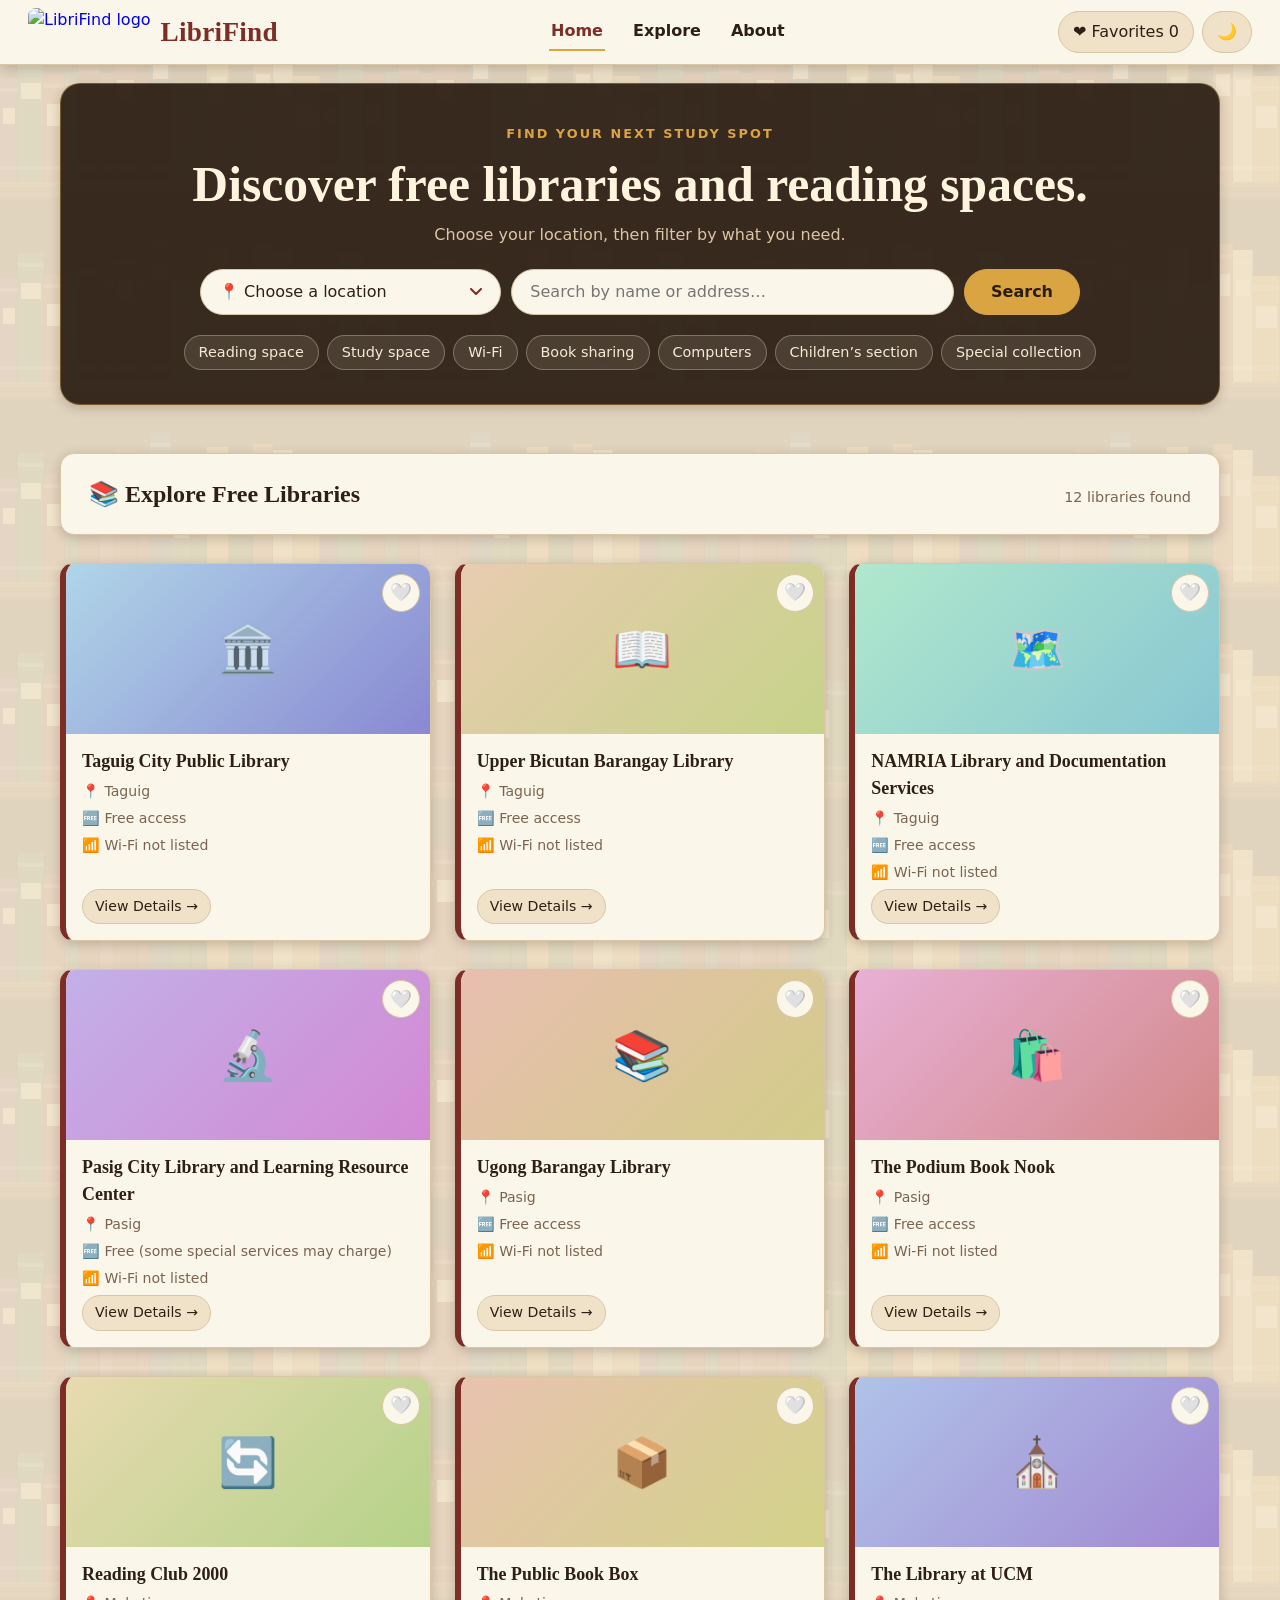
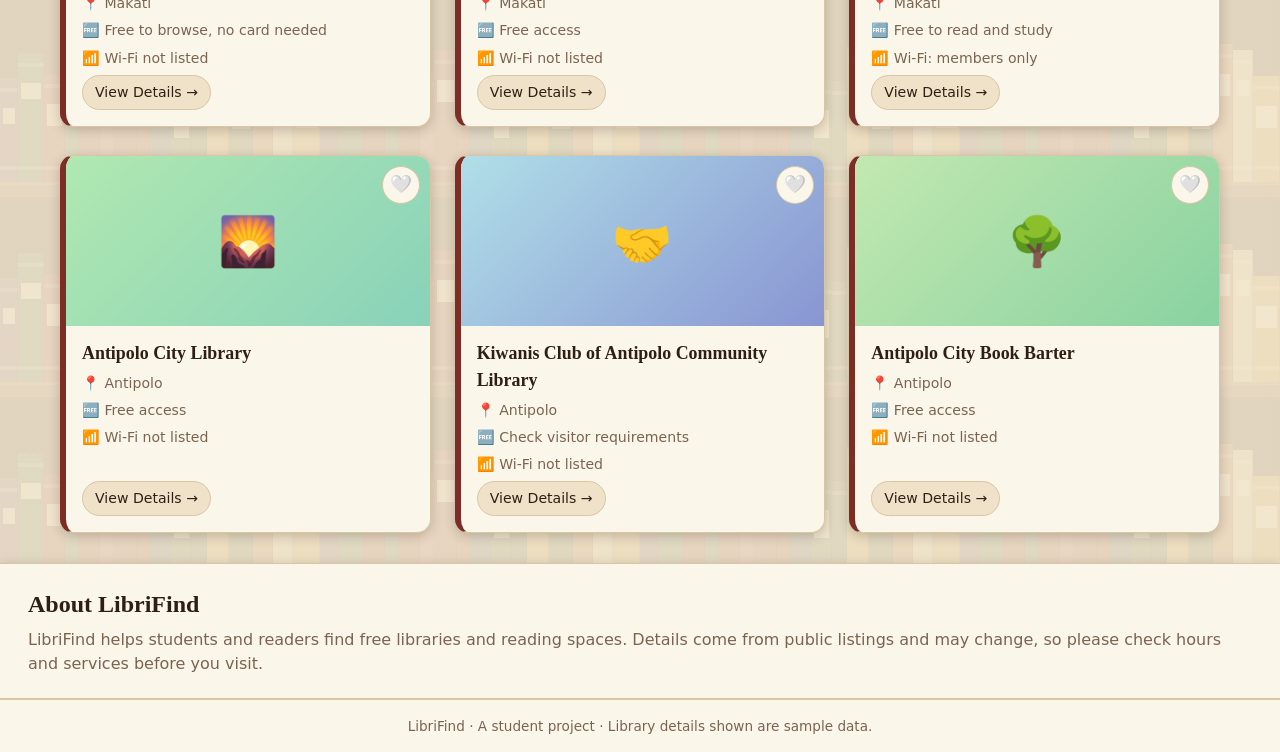
==== commit 2b729530: "Add files via upload" ====
--- a/index.html
+++ b/index.html
@@ -4,13 +4,13 @@
   <meta charset="utf-8">
   <meta name="viewport" content="width=device-width, initial-scale=1">
   <title>LibriFind — Free Library Finder</title>
-  <link rel="icon" href="LibriFind.jpg">
+  <link rel="icon" href="images/LibriFind.jpg">
   <link rel="stylesheet" href="style.css">
 </head>
 <body>
   <header class="site-header">
       <a class="brand" href="index.html">
-        <img src="LibriFind.jpg" alt="LibriFind logo">
+        <img src="images/LibriFind.jpg" alt="LibriFind logo">
         <span>LibriFind</span>
       </a>
       <nav class="links" aria-label="Main">
--- a/style.css
+++ b/style.css
@@ -30,7 +30,7 @@
   margin:0;color:var(--text);line-height:1.5;
   font-family:"Segoe UI",system-ui,-apple-system,Helvetica,Arial,sans-serif;
   background-color:#3a281c;
-  background-image:linear-gradient(var(--wash),var(--wash)),url("bg.jpg"),url("data:image/svg+xml,%3Csvg%20xmlns%3D%22http%3A//www.w3.org/2000/svg%22%20width%3D%22320%22%20height%3D%22200%22%20viewBox%3D%220%200%20320%20200%22%3E%3Crect%20width%3D%22320%22%20height%3D%22200%22%20fill%3D%22%233a281c%22/%3E%3Crect%20x%3D%220%22%20y%3D%2278%22%20width%3D%2218%22%20height%3D%22104%22%20fill%3D%22%235a3558%22/%3E%3Crect%20x%3D%220%22%20y%3D%2288%22%20width%3D%2218%22%20height%3D%224%22%20fill%3D%22%23fff%22%20opacity%3D%22.25%22/%3E%3Crect%20x%3D%220%22%20y%3D%22166%22%20width%3D%2218%22%20height%3D%224%22%20fill%3D%22%23fff%22%20opacity%3D%22.25%22/%3E%3Crect%20x%3D%223%22%20y%3D%22108%22%20width%3D%2212%22%20height%3D%2216%22%20fill%3D%22%23f3e6c8%22%20opacity%3D%22.85%22/%3E%3Crect%20x%3D%2217%22%20y%3D%2278%22%20width%3D%221%22%20height%3D%22104%22%20fill%3D%22%23000%22%20opacity%3D%22.3%22/%3E%3Crect%20x%3D%2218%22%20y%3D%2253%22%20width%3D%2226%22%20height%3D%22129%22%20fill%3D%22%232f5d46%22/%3E%3Crect%20x%3D%2218%22%20y%3D%2263%22%20width%3D%2226%22%20height%3D%224%22%20fill%3D%22%23fff%22%20opacity%3D%22.25%22/%3E%3Crect%20x%3D%2218%22%20y%3D%22166%22%20width%3D%2226%22%20height%3D%224%22%20fill%3D%22%23fff%22%20opacity%3D%22.25%22/%3E%3Crect%20x%3D%2221%22%20y%3D%2283%22%20width%3D%2220%22%20height%3D%2216%22%20fill%3D%22%23f3e6c8%22%20opacity%3D%22.85%22/%3E%3Crect%20x%3D%2243%22%20y%3D%2253%22%20width%3D%221%22%20height%3D%22129%22%20fill%3D%22%23000%22%20opacity%3D%22.3%22/%3E%3Crect%20x%3D%2244%22%20y%3D%2274%22%20width%3D%2221%22%20height%3D%22108%22%20fill%3D%22%237b2d26%22/%3E%3Crect%20x%3D%2244%22%20y%3D%2284%22%20width%3D%2221%22%20height%3D%224%22%20fill%3D%22%23fff%22%20opacity%3D%22.25%22/%3E%3Crect%20x%3D%2244%22%20y%3D%22166%22%20width%3D%2221%22%20height%3D%224%22%20fill%3D%22%23fff%22%20opacity%3D%22.25%22/%3E%3Crect%20x%3D%2247%22%20y%3D%22104%22%20width%3D%2215%22%20height%3D%2222%22%20fill%3D%22%23f3e6c8%22%20opacity%3D%22.85%22/%3E%3Crect%20x%3D%2264%22%20y%3D%2274%22%20width%3D%221%22%20height%3D%22108%22%20fill%3D%22%23000%22%20opacity%3D%22.3%22/%3E%3Crect%20x%3D%2265%22%20y%3D%2272%22%20width%3D%2214%22%20height%3D%22110%22%20fill%3D%22%232f5d46%22/%3E%3Crect%20x%3D%2265%22%20y%3D%2282%22%20width%3D%2214%22%20height%3D%224%22%20fill%3D%22%23fff%22%20opacity%3D%22.25%22/%3E%3Crect%20x%3D%2265%22%20y%3D%22166%22%20width%3D%2214%22%20height%3D%224%22%20fill%3D%22%23fff%22%20opacity%3D%22.25%22/%3E%3Crect%20x%3D%2278%22%20y%3D%2272%22%20width%3D%221%22%20height%3D%22110%22%20fill%3D%22%23000%22%20opacity%3D%22.3%22/%3E%3Crect%20x%3D%2279%22%20y%3D%2260%22%20width%3D%2221%22%20height%3D%22122%22%20fill%3D%22%237b2d26%22/%3E%3Crect%20x%3D%2279%22%20y%3D%2270%22%20width%3D%2221%22%20height%3D%224%22%20fill%3D%22%23fff%22%20opacity%3D%22.25%22/%3E%3Crect%20x%3D%2279%22%20y%3D%22166%22%20width%3D%2221%22%20height%3D%224%22%20fill%3D%22%23fff%22%20opacity%3D%22.25%22/%3E%3Crect%20x%3D%2299%22%20y%3D%2260%22%20width%3D%221%22%20height%3D%22122%22%20fill%3D%22%23000%22%20opacity%3D%22.3%22/%3E%3Crect%20x%3D%22100%22%20y%3D%2273%22%20width%3D%2214%22%20height%3D%22109%22%20fill%3D%22%238c3b4a%22/%3E%3Crect%20x%3D%22100%22%20y%3D%2283%22%20width%3D%2214%22%20height%3D%224%22%20fill%3D%22%23fff%22%20opacity%3D%22.25%22/%3E%3Crect%20x%3D%22100%22%20y%3D%22166%22%20width%3D%2214%22%20height%3D%224%22%20fill%3D%22%23fff%22%20opacity%3D%22.25%22/%3E%3Crect%20x%3D%22113%22%20y%3D%2273%22%20width%3D%221%22%20height%3D%22109%22%20fill%3D%22%23000%22%20opacity%3D%22.3%22/%3E%3Crect%20x%3D%22114%22%20y%3D%2250%22%20width%3D%2223%22%20height%3D%22132%22%20fill%3D%22%237b2d26%22/%3E%3Crect%20x%3D%22114%22%20y%3D%2260%22%20width%3D%2223%22%20height%3D%224%22%20fill%3D%22%23fff%22%20opacity%3D%22.25%22/%3E%3Crect%20x%3D%22114%22%20y%3D%22166%22%20width%3D%2223%22%20height%3D%224%22%20fill%3D%22%23fff%22%20opacity%3D%22.25%22/%3E%3Crect%20x%3D%22117%22%20y%3D%2280%22%20width%3D%2217%22%20height%3D%2222%22%20fill%3D%22%23f3e6c8%22%20opacity%3D%22.85%22/%3E%3Crect%20x%3D%22136%22%20y%3D%2250%22%20width%3D%221%22%20height%3D%22132%22%20fill%3D%22%23000%22%20opacity%3D%22.3%22/%3E%3Crect%20x%3D%22137%22%20y%3D%2273%22%20width%3D%2213%22%20height%3D%22109%22%20fill%3D%22%237b2d26%22/%3E%3Crect%20x%3D%22137%22%20y%3D%2283%22%20width%3D%2213%22%20height%3D%224%22%20fill%3D%22%23fff%22%20opacity%3D%22.25%22/%3E%3Crect%20x%3D%22137%22%20y%3D%22166%22%20width%3D%2213%22%20height%3D%224%22%20fill%3D%22%23fff%22%20opacity%3D%22.25%22/%3E%3Crect%20x%3D%22149%22%20y%3D%2273%22%20width%3D%221%22%20height%3D%22109%22%20fill%3D%22%23000%22%20opacity%3D%22.3%22/%3E%3Crect%20x%3D%22150%22%20y%3D%2233%22%20width%3D%2221%22%20height%3D%22149%22%20fill%3D%22%232b3f5c%22/%3E%3Crect%20x%3D%22150%22%20y%3D%2243%22%20width%3D%2221%22%20height%3D%224%22%20fill%3D%22%23fff%22%20opacity%3D%22.25%22/%3E%3Crect%20x%3D%22150%22%20y%3D%22166%22%20width%3D%2221%22%20height%3D%224%22%20fill%3D%22%23fff%22%20opacity%3D%22.25%22/%3E%3Crect%20x%3D%22153%22%20y%3D%2263%22%20width%3D%2215%22%20height%3D%2216%22%20fill%3D%22%23f3e6c8%22%20opacity%3D%22.85%22/%3E%3Crect%20x%3D%22170%22%20y%3D%2233%22%20width%3D%221%22%20height%3D%22149%22%20fill%3D%22%23000%22%20opacity%3D%22.3%22/%3E%3Crect%20x%3D%22171%22%20y%3D%2280%22%20width%3D%2221%22%20height%3D%22102%22%20fill%3D%22%233d4f2f%22/%3E%3Crect%20x%3D%22171%22%20y%3D%2290%22%20width%3D%2221%22%20height%3D%224%22%20fill%3D%22%23fff%22%20opacity%3D%22.25%22/%3E%3Crect%20x%3D%22171%22%20y%3D%22166%22%20width%3D%2221%22%20height%3D%224%22%20fill%3D%22%23fff%22%20opacity%3D%22.25%22/%3E%3Crect%20x%3D%22174%22%20y%3D%22110%22%20width%3D%2215%22%20height%3D%2228%22%20fill%3D%22%23f3e6c8%22%20opacity%3D%22.85%22/%3E%3Crect%20x%3D%22191%22%20y%3D%2280%22%20width%3D%221%22%20height%3D%22102%22%20fill%3D%22%23000%22%20opacity%3D%22.3%22/%3E%3Crect%20x%3D%22192%22%20y%3D%2281%22%20width%3D%2215%22%20height%3D%22101%22%20fill%3D%22%233d4f2f%22/%3E%3Crect%20x%3D%22192%22%20y%3D%2291%22%20width%3D%2215%22%20height%3D%224%22%20fill%3D%22%23fff%22%20opacity%3D%22.25%22/%3E%3Crect%20x%3D%22192%22%20y%3D%22166%22%20width%3D%2215%22%20height%3D%224%22%20fill%3D%22%23fff%22%20opacity%3D%22.25%22/%3E%3Crect%20x%3D%22206%22%20y%3D%2281%22%20width%3D%221%22%20height%3D%22101%22%20fill%3D%22%23000%22%20opacity%3D%22.3%22/%3E%3Crect%20x%3D%22207%22%20y%3D%2247%22%20width%3D%2222%22%20height%3D%22135%22%20fill%3D%22%23b88a2e%22/%3E%3Crect%20x%3D%22207%22%20y%3D%2257%22%20width%3D%2222%22%20height%3D%224%22%20fill%3D%22%23fff%22%20opacity%3D%22.25%22/%3E%3Crect%20x%3D%22207%22%20y%3D%22166%22%20width%3D%2222%22%20height%3D%224%22%20fill%3D%22%23fff%22%20opacity%3D%22.25%22/%3E%3Crect%20x%3D%22210%22%20y%3D%2277%22%20width%3D%2216%22%20height%3D%2228%22%20fill%3D%22%23f3e6c8%22%20opacity%3D%22.85%22/%3E%3Crect%20x%3D%22228%22%20y%3D%2247%22%20width%3D%221%22%20height%3D%22135%22%20fill%3D%22%23000%22%20opacity%3D%22.3%22/%3E%3Crect%20x%3D%22229%22%20y%3D%2283%22%20width%3D%2224%22%20height%3D%2299%22%20fill%3D%22%233d4f2f%22/%3E%3Crect%20x%3D%22229%22%20y%3D%2293%22%20width%3D%2224%22%20height%3D%224%22%20fill%3D%22%23fff%22%20opacity%3D%22.25%22/%3E%3Crect%20x%3D%22229%22%20y%3D%22166%22%20width%3D%2224%22%20height%3D%224%22%20fill%3D%22%23fff%22%20opacity%3D%22.25%22/%3E%3Crect%20x%3D%22232%22%20y%3D%22113%22%20width%3D%2218%22%20height%3D%2216%22%20fill%3D%22%23f3e6c8%22%20opacity%3D%22.85%22/%3E%3Crect%20x%3D%22252%22%20y%3D%2283%22%20width%3D%221%22%20height%3D%2299%22%20fill%3D%22%23000%22%20opacity%3D%22.3%22/%3E%3Crect%20x%3D%22253%22%20y%3D%2244%22%20width%3D%2220%22%20height%3D%22138%22%20fill%3D%22%23a4532c%22/%3E%3Crect%20x%3D%22253%22%20y%3D%2254%22%20width%3D%2220%22%20height%3D%224%22%20fill%3D%22%23fff%22%20opacity%3D%22.25%22/%3E%3Crect%20x%3D%22253%22%20y%3D%22166%22%20width%3D%2220%22%20height%3D%224%22%20fill%3D%22%23fff%22%20opacity%3D%22.25%22/%3E%3Crect%20x%3D%22256%22%20y%3D%2274%22%20width%3D%2214%22%20height%3D%2222%22%20fill%3D%22%23f3e6c8%22%20opacity%3D%22.85%22/%3E%3Crect%20x%3D%22272%22%20y%3D%2244%22%20width%3D%221%22%20height%3D%22138%22%20fill%3D%22%23000%22%20opacity%3D%22.3%22/%3E%3Crect%20x%3D%22273%22%20y%3D%2250%22%20width%3D%2220%22%20height%3D%22132%22%20fill%3D%22%23c9b98f%22/%3E%3Crect%20x%3D%22273%22%20y%3D%2260%22%20width%3D%2220%22%20height%3D%224%22%20fill%3D%22%23fff%22%20opacity%3D%22.25%22/%3E%3Crect%20x%3D%22273%22%20y%3D%22166%22%20width%3D%2220%22%20height%3D%224%22%20fill%3D%22%23fff%22%20opacity%3D%22.25%22/%3E%3Crect%20x%3D%22276%22%20y%3D%2280%22%20width%3D%2214%22%20height%3D%2216%22%20fill%3D%22%23f3e6c8%22%20opacity%3D%22.85%22/%3E%3Crect%20x%3D%22292%22%20y%3D%2250%22%20width%3D%221%22%20height%3D%22132%22%20fill%3D%22%23000%22%20opacity%3D%22.3%22/%3E%3Crect%20x%3D%22293%22%20y%3D%2276%22%20width%3D%2227%22%20height%3D%22106%22%20fill%3D%22%23b88a2e%22/%3E%3Crect%20x%3D%22293%22%20y%3D%2286%22%20width%3D%2227%22%20height%3D%224%22%20fill%3D%22%23fff%22%20opacity%3D%22.25%22/%3E%3Crect%20x%3D%22293%22%20y%3D%22166%22%20width%3D%2227%22%20height%3D%224%22%20fill%3D%22%23fff%22%20opacity%3D%22.25%22/%3E%3Crect%20x%3D%22296%22%20y%3D%22106%22%20width%3D%2221%22%20height%3D%2222%22%20fill%3D%22%23f3e6c8%22%20opacity%3D%22.85%22/%3E%3Crect%20x%3D%22319%22%20y%3D%2276%22%20width%3D%221%22%20height%3D%22106%22%20fill%3D%22%23000%22%20opacity%3D%22.3%22/%3E%3Crect%20y%3D%22182%22%20width%3D%22320%22%20height%3D%2218%22%20fill%3D%22%236b4a2f%22/%3E%3Crect%20y%3D%22182%22%20width%3D%22320%22%20height%3D%223%22%20fill%3D%22%238a6440%22/%3E%3Crect%20y%3D%22197%22%20width%3D%22320%22%20height%3D%223%22%20fill%3D%22%23000%22%20opacity%3D%22.35%22/%3E%3C/svg%3E");
+  background-image:linear-gradient(var(--wash),var(--wash)),url("images/bg.jpg"),url("data:image/svg+xml,%3Csvg%20xmlns%3D%22http%3A//www.w3.org/2000/svg%22%20width%3D%22320%22%20height%3D%22200%22%20viewBox%3D%220%200%20320%20200%22%3E%3Crect%20width%3D%22320%22%20height%3D%22200%22%20fill%3D%22%233a281c%22/%3E%3Crect%20x%3D%220%22%20y%3D%2278%22%20width%3D%2218%22%20height%3D%22104%22%20fill%3D%22%235a3558%22/%3E%3Crect%20x%3D%220%22%20y%3D%2288%22%20width%3D%2218%22%20height%3D%224%22%20fill%3D%22%23fff%22%20opacity%3D%22.25%22/%3E%3Crect%20x%3D%220%22%20y%3D%22166%22%20width%3D%2218%22%20height%3D%224%22%20fill%3D%22%23fff%22%20opacity%3D%22.25%22/%3E%3Crect%20x%3D%223%22%20y%3D%22108%22%20width%3D%2212%22%20height%3D%2216%22%20fill%3D%22%23f3e6c8%22%20opacity%3D%22.85%22/%3E%3Crect%20x%3D%2217%22%20y%3D%2278%22%20width%3D%221%22%20height%3D%22104%22%20fill%3D%22%23000%22%20opacity%3D%22.3%22/%3E%3Crect%20x%3D%2218%22%20y%3D%2253%22%20width%3D%2226%22%20height%3D%22129%22%20fill%3D%22%232f5d46%22/%3E%3Crect%20x%3D%2218%22%20y%3D%2263%22%20width%3D%2226%22%20height%3D%224%22%20fill%3D%22%23fff%22%20opacity%3D%22.25%22/%3E%3Crect%20x%3D%2218%22%20y%3D%22166%22%20width%3D%2226%22%20height%3D%224%22%20fill%3D%22%23fff%22%20opacity%3D%22.25%22/%3E%3Crect%20x%3D%2221%22%20y%3D%2283%22%20width%3D%2220%22%20height%3D%2216%22%20fill%3D%22%23f3e6c8%22%20opacity%3D%22.85%22/%3E%3Crect%20x%3D%2243%22%20y%3D%2253%22%20width%3D%221%22%20height%3D%22129%22%20fill%3D%22%23000%22%20opacity%3D%22.3%22/%3E%3Crect%20x%3D%2244%22%20y%3D%2274%22%20width%3D%2221%22%20height%3D%22108%22%20fill%3D%22%237b2d26%22/%3E%3Crect%20x%3D%2244%22%20y%3D%2284%22%20width%3D%2221%22%20height%3D%224%22%20fill%3D%22%23fff%22%20opacity%3D%22.25%22/%3E%3Crect%20x%3D%2244%22%20y%3D%22166%22%20width%3D%2221%22%20height%3D%224%22%20fill%3D%22%23fff%22%20opacity%3D%22.25%22/%3E%3Crect%20x%3D%2247%22%20y%3D%22104%22%20width%3D%2215%22%20height%3D%2222%22%20fill%3D%22%23f3e6c8%22%20opacity%3D%22.85%22/%3E%3Crect%20x%3D%2264%22%20y%3D%2274%22%20width%3D%221%22%20height%3D%22108%22%20fill%3D%22%23000%22%20opacity%3D%22.3%22/%3E%3Crect%20x%3D%2265%22%20y%3D%2272%22%20width%3D%2214%22%20height%3D%22110%22%20fill%3D%22%232f5d46%22/%3E%3Crect%20x%3D%2265%22%20y%3D%2282%22%20width%3D%2214%22%20height%3D%224%22%20fill%3D%22%23fff%22%20opacity%3D%22.25%22/%3E%3Crect%20x%3D%2265%22%20y%3D%22166%22%20width%3D%2214%22%20height%3D%224%22%20fill%3D%22%23fff%22%20opacity%3D%22.25%22/%3E%3Crect%20x%3D%2278%22%20y%3D%2272%22%20width%3D%221%22%20height%3D%22110%22%20fill%3D%22%23000%22%20opacity%3D%22.3%22/%3E%3Crect%20x%3D%2279%22%20y%3D%2260%22%20width%3D%2221%22%20height%3D%22122%22%20fill%3D%22%237b2d26%22/%3E%3Crect%20x%3D%2279%22%20y%3D%2270%22%20width%3D%2221%22%20height%3D%224%22%20fill%3D%22%23fff%22%20opacity%3D%22.25%22/%3E%3Crect%20x%3D%2279%22%20y%3D%22166%22%20width%3D%2221%22%20height%3D%224%22%20fill%3D%22%23fff%22%20opacity%3D%22.25%22/%3E%3Crect%20x%3D%2299%22%20y%3D%2260%22%20width%3D%221%22%20height%3D%22122%22%20fill%3D%22%23000%22%20opacity%3D%22.3%22/%3E%3Crect%20x%3D%22100%22%20y%3D%2273%22%20width%3D%2214%22%20height%3D%22109%22%20fill%3D%22%238c3b4a%22/%3E%3Crect%20x%3D%22100%22%20y%3D%2283%22%20width%3D%2214%22%20height%3D%224%22%20fill%3D%22%23fff%22%20opacity%3D%22.25%22/%3E%3Crect%20x%3D%22100%22%20y%3D%22166%22%20width%3D%2214%22%20height%3D%224%22%20fill%3D%22%23fff%22%20opacity%3D%22.25%22/%3E%3Crect%20x%3D%22113%22%20y%3D%2273%22%20width%3D%221%22%20height%3D%22109%22%20fill%3D%22%23000%22%20opacity%3D%22.3%22/%3E%3Crect%20x%3D%22114%22%20y%3D%2250%22%20width%3D%2223%22%20height%3D%22132%22%20fill%3D%22%237b2d26%22/%3E%3Crect%20x%3D%22114%22%20y%3D%2260%22%20width%3D%2223%22%20height%3D%224%22%20fill%3D%22%23fff%22%20opacity%3D%22.25%22/%3E%3Crect%20x%3D%22114%22%20y%3D%22166%22%20width%3D%2223%22%20height%3D%224%22%20fill%3D%22%23fff%22%20opacity%3D%22.25%22/%3E%3Crect%20x%3D%22117%22%20y%3D%2280%22%20width%3D%2217%22%20height%3D%2222%22%20fill%3D%22%23f3e6c8%22%20opacity%3D%22.85%22/%3E%3Crect%20x%3D%22136%22%20y%3D%2250%22%20width%3D%221%22%20height%3D%22132%22%20fill%3D%22%23000%22%20opacity%3D%22.3%22/%3E%3Crect%20x%3D%22137%22%20y%3D%2273%22%20width%3D%2213%22%20height%3D%22109%22%20fill%3D%22%237b2d26%22/%3E%3Crect%20x%3D%22137%22%20y%3D%2283%22%20width%3D%2213%22%20height%3D%224%22%20fill%3D%22%23fff%22%20opacity%3D%22.25%22/%3E%3Crect%20x%3D%22137%22%20y%3D%22166%22%20width%3D%2213%22%20height%3D%224%22%20fill%3D%22%23fff%22%20opacity%3D%22.25%22/%3E%3Crect%20x%3D%22149%22%20y%3D%2273%22%20width%3D%221%22%20height%3D%22109%22%20fill%3D%22%23000%22%20opacity%3D%22.3%22/%3E%3Crect%20x%3D%22150%22%20y%3D%2233%22%20width%3D%2221%22%20height%3D%22149%22%20fill%3D%22%232b3f5c%22/%3E%3Crect%20x%3D%22150%22%20y%3D%2243%22%20width%3D%2221%22%20height%3D%224%22%20fill%3D%22%23fff%22%20opacity%3D%22.25%22/%3E%3Crect%20x%3D%22150%22%20y%3D%22166%22%20width%3D%2221%22%20height%3D%224%22%20fill%3D%22%23fff%22%20opacity%3D%22.25%22/%3E%3Crect%20x%3D%22153%22%20y%3D%2263%22%20width%3D%2215%22%20height%3D%2216%22%20fill%3D%22%23f3e6c8%22%20opacity%3D%22.85%22/%3E%3Crect%20x%3D%22170%22%20y%3D%2233%22%20width%3D%221%22%20height%3D%22149%22%20fill%3D%22%23000%22%20opacity%3D%22.3%22/%3E%3Crect%20x%3D%22171%22%20y%3D%2280%22%20width%3D%2221%22%20height%3D%22102%22%20fill%3D%22%233d4f2f%22/%3E%3Crect%20x%3D%22171%22%20y%3D%2290%22%20width%3D%2221%22%20height%3D%224%22%20fill%3D%22%23fff%22%20opacity%3D%22.25%22/%3E%3Crect%20x%3D%22171%22%20y%3D%22166%22%20width%3D%2221%22%20height%3D%224%22%20fill%3D%22%23fff%22%20opacity%3D%22.25%22/%3E%3Crect%20x%3D%22174%22%20y%3D%22110%22%20width%3D%2215%22%20height%3D%2228%22%20fill%3D%22%23f3e6c8%22%20opacity%3D%22.85%22/%3E%3Crect%20x%3D%22191%22%20y%3D%2280%22%20width%3D%221%22%20height%3D%22102%22%20fill%3D%22%23000%22%20opacity%3D%22.3%22/%3E%3Crect%20x%3D%22192%22%20y%3D%2281%22%20width%3D%2215%22%20height%3D%22101%22%20fill%3D%22%233d4f2f%22/%3E%3Crect%20x%3D%22192%22%20y%3D%2291%22%20width%3D%2215%22%20height%3D%224%22%20fill%3D%22%23fff%22%20opacity%3D%22.25%22/%3E%3Crect%20x%3D%22192%22%20y%3D%22166%22%20width%3D%2215%22%20height%3D%224%22%20fill%3D%22%23fff%22%20opacity%3D%22.25%22/%3E%3Crect%20x%3D%22206%22%20y%3D%2281%22%20width%3D%221%22%20height%3D%22101%22%20fill%3D%22%23000%22%20opacity%3D%22.3%22/%3E%3Crect%20x%3D%22207%22%20y%3D%2247%22%20width%3D%2222%22%20height%3D%22135%22%20fill%3D%22%23b88a2e%22/%3E%3Crect%20x%3D%22207%22%20y%3D%2257%22%20width%3D%2222%22%20height%3D%224%22%20fill%3D%22%23fff%22%20opacity%3D%22.25%22/%3E%3Crect%20x%3D%22207%22%20y%3D%22166%22%20width%3D%2222%22%20height%3D%224%22%20fill%3D%22%23fff%22%20opacity%3D%22.25%22/%3E%3Crect%20x%3D%22210%22%20y%3D%2277%22%20width%3D%2216%22%20height%3D%2228%22%20fill%3D%22%23f3e6c8%22%20opacity%3D%22.85%22/%3E%3Crect%20x%3D%22228%22%20y%3D%2247%22%20width%3D%221%22%20height%3D%22135%22%20fill%3D%22%23000%22%20opacity%3D%22.3%22/%3E%3Crect%20x%3D%22229%22%20y%3D%2283%22%20width%3D%2224%22%20height%3D%2299%22%20fill%3D%22%233d4f2f%22/%3E%3Crect%20x%3D%22229%22%20y%3D%2293%22%20width%3D%2224%22%20height%3D%224%22%20fill%3D%22%23fff%22%20opacity%3D%22.25%22/%3E%3Crect%20x%3D%22229%22%20y%3D%22166%22%20width%3D%2224%22%20height%3D%224%22%20fill%3D%22%23fff%22%20opacity%3D%22.25%22/%3E%3Crect%20x%3D%22232%22%20y%3D%22113%22%20width%3D%2218%22%20height%3D%2216%22%20fill%3D%22%23f3e6c8%22%20opacity%3D%22.85%22/%3E%3Crect%20x%3D%22252%22%20y%3D%2283%22%20width%3D%221%22%20height%3D%2299%22%20fill%3D%22%23000%22%20opacity%3D%22.3%22/%3E%3Crect%20x%3D%22253%22%20y%3D%2244%22%20width%3D%2220%22%20height%3D%22138%22%20fill%3D%22%23a4532c%22/%3E%3Crect%20x%3D%22253%22%20y%3D%2254%22%20width%3D%2220%22%20height%3D%224%22%20fill%3D%22%23fff%22%20opacity%3D%22.25%22/%3E%3Crect%20x%3D%22253%22%20y%3D%22166%22%20width%3D%2220%22%20height%3D%224%22%20fill%3D%22%23fff%22%20opacity%3D%22.25%22/%3E%3Crect%20x%3D%22256%22%20y%3D%2274%22%20width%3D%2214%22%20height%3D%2222%22%20fill%3D%22%23f3e6c8%22%20opacity%3D%22.85%22/%3E%3Crect%20x%3D%22272%22%20y%3D%2244%22%20width%3D%221%22%20height%3D%22138%22%20fill%3D%22%23000%22%20opacity%3D%22.3%22/%3E%3Crect%20x%3D%22273%22%20y%3D%2250%22%20width%3D%2220%22%20height%3D%22132%22%20fill%3D%22%23c9b98f%22/%3E%3Crect%20x%3D%22273%22%20y%3D%2260%22%20width%3D%2220%22%20height%3D%224%22%20fill%3D%22%23fff%22%20opacity%3D%22.25%22/%3E%3Crect%20x%3D%22273%22%20y%3D%22166%22%20width%3D%2220%22%20height%3D%224%22%20fill%3D%22%23fff%22%20opacity%3D%22.25%22/%3E%3Crect%20x%3D%22276%22%20y%3D%2280%22%20width%3D%2214%22%20height%3D%2216%22%20fill%3D%22%23f3e6c8%22%20opacity%3D%22.85%22/%3E%3Crect%20x%3D%22292%22%20y%3D%2250%22%20width%3D%221%22%20height%3D%22132%22%20fill%3D%22%23000%22%20opacity%3D%22.3%22/%3E%3Crect%20x%3D%22293%22%20y%3D%2276%22%20width%3D%2227%22%20height%3D%22106%22%20fill%3D%22%23b88a2e%22/%3E%3Crect%20x%3D%22293%22%20y%3D%2286%22%20width%3D%2227%22%20height%3D%224%22%20fill%3D%22%23fff%22%20opacity%3D%22.25%22/%3E%3Crect%20x%3D%22293%22%20y%3D%22166%22%20width%3D%2227%22%20height%3D%224%22%20fill%3D%22%23fff%22%20opacity%3D%22.25%22/%3E%3Crect%20x%3D%22296%22%20y%3D%22106%22%20width%3D%2221%22%20height%3D%2222%22%20fill%3D%22%23f3e6c8%22%20opacity%3D%22.85%22/%3E%3Crect%20x%3D%22319%22%20y%3D%2276%22%20width%3D%221%22%20height%3D%22106%22%20fill%3D%22%23000%22%20opacity%3D%22.3%22/%3E%3Crect%20y%3D%22182%22%20width%3D%22320%22%20height%3D%2218%22%20fill%3D%22%236b4a2f%22/%3E%3Crect%20y%3D%22182%22%20width%3D%22320%22%20height%3D%223%22%20fill%3D%22%238a6440%22/%3E%3Crect%20y%3D%22197%22%20width%3D%22320%22%20height%3D%223%22%20fill%3D%22%23000%22%20opacity%3D%22.35%22/%3E%3C/svg%3E");
   background-size:auto,cover,320px 200px;
   background-position:0 0,center,0 0;
   background-repeat:no-repeat,no-repeat,repeat;
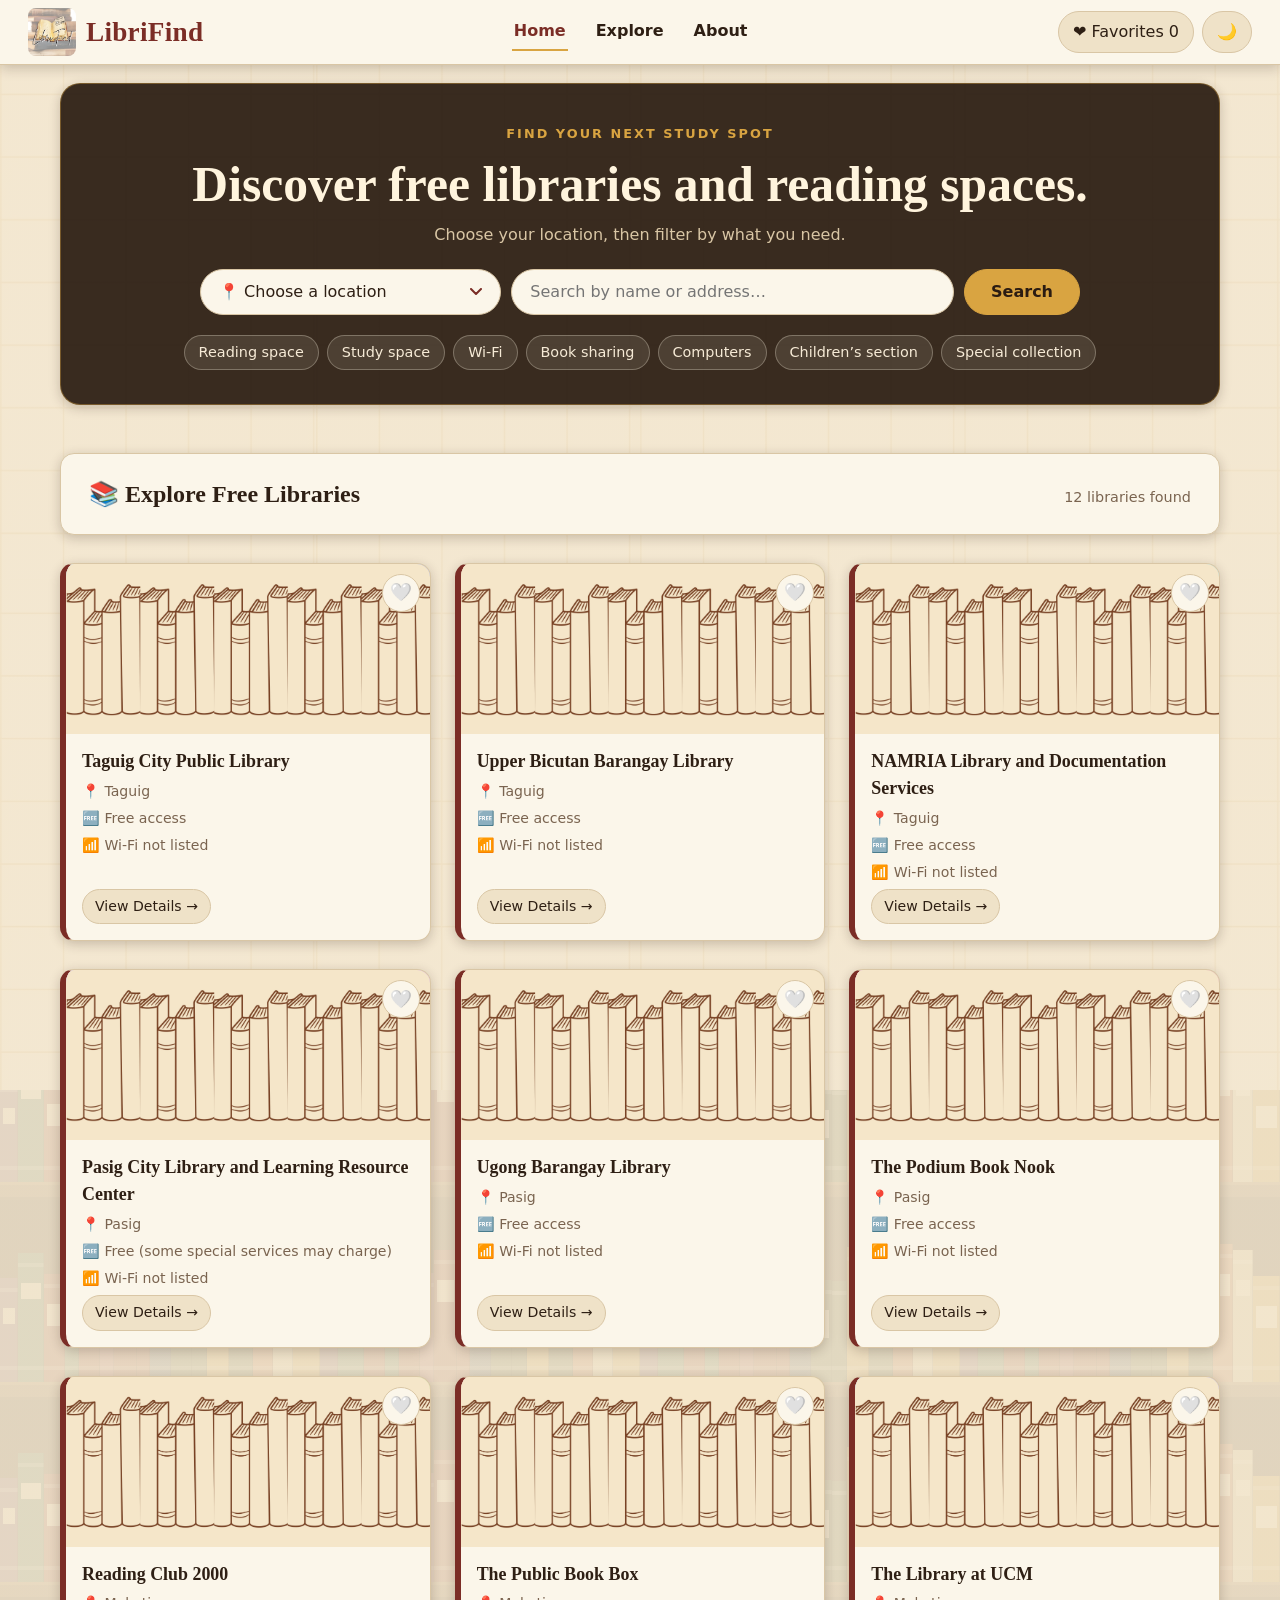
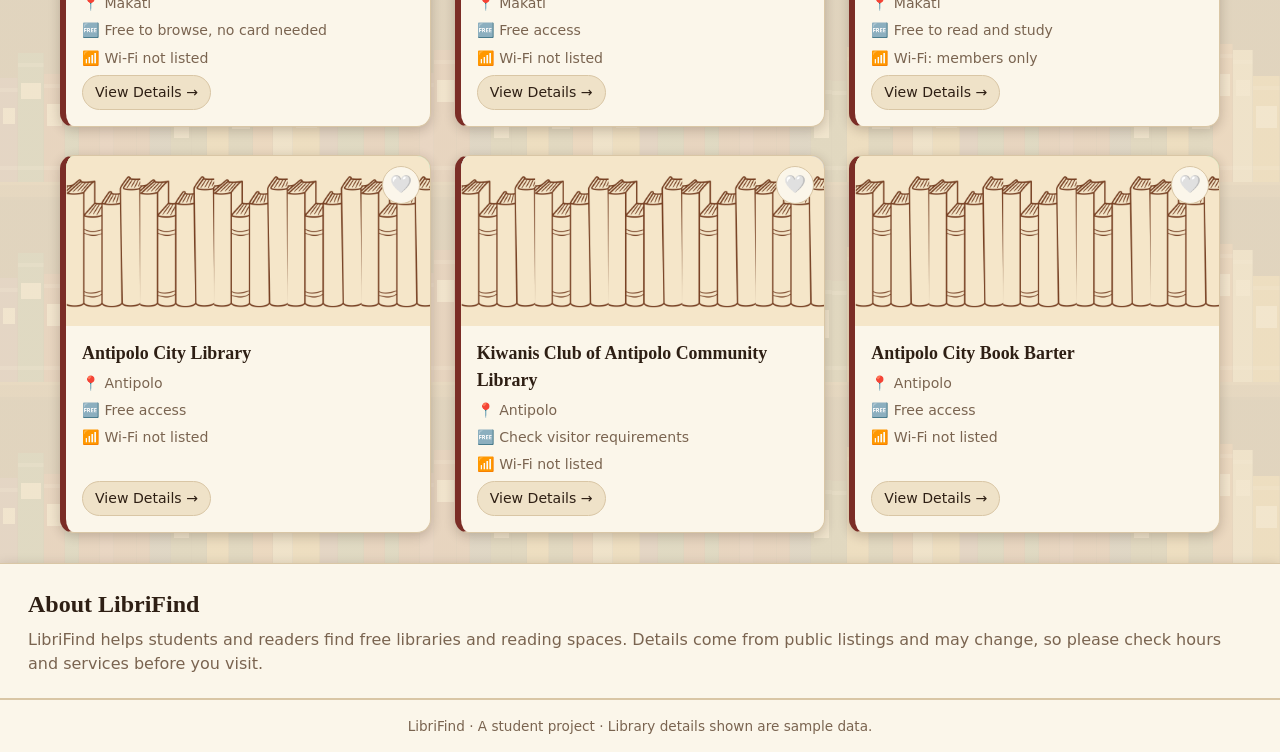
==== commit b4644c3f: "Add files via upload" ====
--- a/index.html
+++ b/index.html
@@ -6,11 +6,23 @@
   <title>LibriFind — Free Library Finder</title>
   <link rel="icon" href="images/LibriFind.jpg">
   <link rel="stylesheet" href="style.css">
+  <script>
+    /* If a picture is not found, try other likely places/spellings (GitHub is case-sensitive). */
+    function imgFallback(img) {
+      var f = img.dataset.file, names = [f, f.toLowerCase(), f.replace(/\.jpg$/i, ".JPG"), f.replace(/\.jpg$/i, ".jpeg"), f.replace(/\.jpg$/i, ".png")];
+      var list = [];
+      ["images/", "", "Images/"].forEach(function (d) {
+        names.forEach(function (n) { if (list.indexOf(d + n) < 0) list.push(d + n); });
+      });
+      var i = (+img.dataset.i || 0) + 1;
+      if (i < list.length) { img.dataset.i = i; img.src = list[i]; } else { img.remove(); }
+    }
+  </script>
 </head>
 <body>
   <header class="site-header">
       <a class="brand" href="index.html">
-        <img src="images/LibriFind.jpg" alt="LibriFind logo">
+        <img src="images/LibriFind.jpg" data-file="LibriFind.jpg" alt="LibriFind logo" onerror="imgFallback(this)">
         <span>LibriFind</span>
       </a>
       <nav class="links" aria-label="Main">
--- a/style.css
+++ b/style.css
@@ -30,11 +30,11 @@
   margin:0;color:var(--text);line-height:1.5;
   font-family:"Segoe UI",system-ui,-apple-system,Helvetica,Arial,sans-serif;
   background-color:#3a281c;
-  background-image:linear-gradient(var(--wash),var(--wash)),url("images/bg.jpg"),url("data:image/svg+xml,%3Csvg%20xmlns%3D%22http%3A//www.w3.org/2000/svg%22%20width%3D%22320%22%20height%3D%22200%22%20viewBox%3D%220%200%20320%20200%22%3E%3Crect%20width%3D%22320%22%20height%3D%22200%22%20fill%3D%22%233a281c%22/%3E%3Crect%20x%3D%220%22%20y%3D%2278%22%20width%3D%2218%22%20height%3D%22104%22%20fill%3D%22%235a3558%22/%3E%3Crect%20x%3D%220%22%20y%3D%2288%22%20width%3D%2218%22%20height%3D%224%22%20fill%3D%22%23fff%22%20opacity%3D%22.25%22/%3E%3Crect%20x%3D%220%22%20y%3D%22166%22%20width%3D%2218%22%20height%3D%224%22%20fill%3D%22%23fff%22%20opacity%3D%22.25%22/%3E%3Crect%20x%3D%223%22%20y%3D%22108%22%20width%3D%2212%22%20height%3D%2216%22%20fill%3D%22%23f3e6c8%22%20opacity%3D%22.85%22/%3E%3Crect%20x%3D%2217%22%20y%3D%2278%22%20width%3D%221%22%20height%3D%22104%22%20fill%3D%22%23000%22%20opacity%3D%22.3%22/%3E%3Crect%20x%3D%2218%22%20y%3D%2253%22%20width%3D%2226%22%20height%3D%22129%22%20fill%3D%22%232f5d46%22/%3E%3Crect%20x%3D%2218%22%20y%3D%2263%22%20width%3D%2226%22%20height%3D%224%22%20fill%3D%22%23fff%22%20opacity%3D%22.25%22/%3E%3Crect%20x%3D%2218%22%20y%3D%22166%22%20width%3D%2226%22%20height%3D%224%22%20fill%3D%22%23fff%22%20opacity%3D%22.25%22/%3E%3Crect%20x%3D%2221%22%20y%3D%2283%22%20width%3D%2220%22%20height%3D%2216%22%20fill%3D%22%23f3e6c8%22%20opacity%3D%22.85%22/%3E%3Crect%20x%3D%2243%22%20y%3D%2253%22%20width%3D%221%22%20height%3D%22129%22%20fill%3D%22%23000%22%20opacity%3D%22.3%22/%3E%3Crect%20x%3D%2244%22%20y%3D%2274%22%20width%3D%2221%22%20height%3D%22108%22%20fill%3D%22%237b2d26%22/%3E%3Crect%20x%3D%2244%22%20y%3D%2284%22%20width%3D%2221%22%20height%3D%224%22%20fill%3D%22%23fff%22%20opacity%3D%22.25%22/%3E%3Crect%20x%3D%2244%22%20y%3D%22166%22%20width%3D%2221%22%20height%3D%224%22%20fill%3D%22%23fff%22%20opacity%3D%22.25%22/%3E%3Crect%20x%3D%2247%22%20y%3D%22104%22%20width%3D%2215%22%20height%3D%2222%22%20fill%3D%22%23f3e6c8%22%20opacity%3D%22.85%22/%3E%3Crect%20x%3D%2264%22%20y%3D%2274%22%20width%3D%221%22%20height%3D%22108%22%20fill%3D%22%23000%22%20opacity%3D%22.3%22/%3E%3Crect%20x%3D%2265%22%20y%3D%2272%22%20width%3D%2214%22%20height%3D%22110%22%20fill%3D%22%232f5d46%22/%3E%3Crect%20x%3D%2265%22%20y%3D%2282%22%20width%3D%2214%22%20height%3D%224%22%20fill%3D%22%23fff%22%20opacity%3D%22.25%22/%3E%3Crect%20x%3D%2265%22%20y%3D%22166%22%20width%3D%2214%22%20height%3D%224%22%20fill%3D%22%23fff%22%20opacity%3D%22.25%22/%3E%3Crect%20x%3D%2278%22%20y%3D%2272%22%20width%3D%221%22%20height%3D%22110%22%20fill%3D%22%23000%22%20opacity%3D%22.3%22/%3E%3Crect%20x%3D%2279%22%20y%3D%2260%22%20width%3D%2221%22%20height%3D%22122%22%20fill%3D%22%237b2d26%22/%3E%3Crect%20x%3D%2279%22%20y%3D%2270%22%20width%3D%2221%22%20height%3D%224%22%20fill%3D%22%23fff%22%20opacity%3D%22.25%22/%3E%3Crect%20x%3D%2279%22%20y%3D%22166%22%20width%3D%2221%22%20height%3D%224%22%20fill%3D%22%23fff%22%20opacity%3D%22.25%22/%3E%3Crect%20x%3D%2299%22%20y%3D%2260%22%20width%3D%221%22%20height%3D%22122%22%20fill%3D%22%23000%22%20opacity%3D%22.3%22/%3E%3Crect%20x%3D%22100%22%20y%3D%2273%22%20width%3D%2214%22%20height%3D%22109%22%20fill%3D%22%238c3b4a%22/%3E%3Crect%20x%3D%22100%22%20y%3D%2283%22%20width%3D%2214%22%20height%3D%224%22%20fill%3D%22%23fff%22%20opacity%3D%22.25%22/%3E%3Crect%20x%3D%22100%22%20y%3D%22166%22%20width%3D%2214%22%20height%3D%224%22%20fill%3D%22%23fff%22%20opacity%3D%22.25%22/%3E%3Crect%20x%3D%22113%22%20y%3D%2273%22%20width%3D%221%22%20height%3D%22109%22%20fill%3D%22%23000%22%20opacity%3D%22.3%22/%3E%3Crect%20x%3D%22114%22%20y%3D%2250%22%20width%3D%2223%22%20height%3D%22132%22%20fill%3D%22%237b2d26%22/%3E%3Crect%20x%3D%22114%22%20y%3D%2260%22%20width%3D%2223%22%20height%3D%224%22%20fill%3D%22%23fff%22%20opacity%3D%22.25%22/%3E%3Crect%20x%3D%22114%22%20y%3D%22166%22%20width%3D%2223%22%20height%3D%224%22%20fill%3D%22%23fff%22%20opacity%3D%22.25%22/%3E%3Crect%20x%3D%22117%22%20y%3D%2280%22%20width%3D%2217%22%20height%3D%2222%22%20fill%3D%22%23f3e6c8%22%20opacity%3D%22.85%22/%3E%3Crect%20x%3D%22136%22%20y%3D%2250%22%20width%3D%221%22%20height%3D%22132%22%20fill%3D%22%23000%22%20opacity%3D%22.3%22/%3E%3Crect%20x%3D%22137%22%20y%3D%2273%22%20width%3D%2213%22%20height%3D%22109%22%20fill%3D%22%237b2d26%22/%3E%3Crect%20x%3D%22137%22%20y%3D%2283%22%20width%3D%2213%22%20height%3D%224%22%20fill%3D%22%23fff%22%20opacity%3D%22.25%22/%3E%3Crect%20x%3D%22137%22%20y%3D%22166%22%20width%3D%2213%22%20height%3D%224%22%20fill%3D%22%23fff%22%20opacity%3D%22.25%22/%3E%3Crect%20x%3D%22149%22%20y%3D%2273%22%20width%3D%221%22%20height%3D%22109%22%20fill%3D%22%23000%22%20opacity%3D%22.3%22/%3E%3Crect%20x%3D%22150%22%20y%3D%2233%22%20width%3D%2221%22%20height%3D%22149%22%20fill%3D%22%232b3f5c%22/%3E%3Crect%20x%3D%22150%22%20y%3D%2243%22%20width%3D%2221%22%20height%3D%224%22%20fill%3D%22%23fff%22%20opacity%3D%22.25%22/%3E%3Crect%20x%3D%22150%22%20y%3D%22166%22%20width%3D%2221%22%20height%3D%224%22%20fill%3D%22%23fff%22%20opacity%3D%22.25%22/%3E%3Crect%20x%3D%22153%22%20y%3D%2263%22%20width%3D%2215%22%20height%3D%2216%22%20fill%3D%22%23f3e6c8%22%20opacity%3D%22.85%22/%3E%3Crect%20x%3D%22170%22%20y%3D%2233%22%20width%3D%221%22%20height%3D%22149%22%20fill%3D%22%23000%22%20opacity%3D%22.3%22/%3E%3Crect%20x%3D%22171%22%20y%3D%2280%22%20width%3D%2221%22%20height%3D%22102%22%20fill%3D%22%233d4f2f%22/%3E%3Crect%20x%3D%22171%22%20y%3D%2290%22%20width%3D%2221%22%20height%3D%224%22%20fill%3D%22%23fff%22%20opacity%3D%22.25%22/%3E%3Crect%20x%3D%22171%22%20y%3D%22166%22%20width%3D%2221%22%20height%3D%224%22%20fill%3D%22%23fff%22%20opacity%3D%22.25%22/%3E%3Crect%20x%3D%22174%22%20y%3D%22110%22%20width%3D%2215%22%20height%3D%2228%22%20fill%3D%22%23f3e6c8%22%20opacity%3D%22.85%22/%3E%3Crect%20x%3D%22191%22%20y%3D%2280%22%20width%3D%221%22%20height%3D%22102%22%20fill%3D%22%23000%22%20opacity%3D%22.3%22/%3E%3Crect%20x%3D%22192%22%20y%3D%2281%22%20width%3D%2215%22%20height%3D%22101%22%20fill%3D%22%233d4f2f%22/%3E%3Crect%20x%3D%22192%22%20y%3D%2291%22%20width%3D%2215%22%20height%3D%224%22%20fill%3D%22%23fff%22%20opacity%3D%22.25%22/%3E%3Crect%20x%3D%22192%22%20y%3D%22166%22%20width%3D%2215%22%20height%3D%224%22%20fill%3D%22%23fff%22%20opacity%3D%22.25%22/%3E%3Crect%20x%3D%22206%22%20y%3D%2281%22%20width%3D%221%22%20height%3D%22101%22%20fill%3D%22%23000%22%20opacity%3D%22.3%22/%3E%3Crect%20x%3D%22207%22%20y%3D%2247%22%20width%3D%2222%22%20height%3D%22135%22%20fill%3D%22%23b88a2e%22/%3E%3Crect%20x%3D%22207%22%20y%3D%2257%22%20width%3D%2222%22%20height%3D%224%22%20fill%3D%22%23fff%22%20opacity%3D%22.25%22/%3E%3Crect%20x%3D%22207%22%20y%3D%22166%22%20width%3D%2222%22%20height%3D%224%22%20fill%3D%22%23fff%22%20opacity%3D%22.25%22/%3E%3Crect%20x%3D%22210%22%20y%3D%2277%22%20width%3D%2216%22%20height%3D%2228%22%20fill%3D%22%23f3e6c8%22%20opacity%3D%22.85%22/%3E%3Crect%20x%3D%22228%22%20y%3D%2247%22%20width%3D%221%22%20height%3D%22135%22%20fill%3D%22%23000%22%20opacity%3D%22.3%22/%3E%3Crect%20x%3D%22229%22%20y%3D%2283%22%20width%3D%2224%22%20height%3D%2299%22%20fill%3D%22%233d4f2f%22/%3E%3Crect%20x%3D%22229%22%20y%3D%2293%22%20width%3D%2224%22%20height%3D%224%22%20fill%3D%22%23fff%22%20opacity%3D%22.25%22/%3E%3Crect%20x%3D%22229%22%20y%3D%22166%22%20width%3D%2224%22%20height%3D%224%22%20fill%3D%22%23fff%22%20opacity%3D%22.25%22/%3E%3Crect%20x%3D%22232%22%20y%3D%22113%22%20width%3D%2218%22%20height%3D%2216%22%20fill%3D%22%23f3e6c8%22%20opacity%3D%22.85%22/%3E%3Crect%20x%3D%22252%22%20y%3D%2283%22%20width%3D%221%22%20height%3D%2299%22%20fill%3D%22%23000%22%20opacity%3D%22.3%22/%3E%3Crect%20x%3D%22253%22%20y%3D%2244%22%20width%3D%2220%22%20height%3D%22138%22%20fill%3D%22%23a4532c%22/%3E%3Crect%20x%3D%22253%22%20y%3D%2254%22%20width%3D%2220%22%20height%3D%224%22%20fill%3D%22%23fff%22%20opacity%3D%22.25%22/%3E%3Crect%20x%3D%22253%22%20y%3D%22166%22%20width%3D%2220%22%20height%3D%224%22%20fill%3D%22%23fff%22%20opacity%3D%22.25%22/%3E%3Crect%20x%3D%22256%22%20y%3D%2274%22%20width%3D%2214%22%20height%3D%2222%22%20fill%3D%22%23f3e6c8%22%20opacity%3D%22.85%22/%3E%3Crect%20x%3D%22272%22%20y%3D%2244%22%20width%3D%221%22%20height%3D%22138%22%20fill%3D%22%23000%22%20opacity%3D%22.3%22/%3E%3Crect%20x%3D%22273%22%20y%3D%2250%22%20width%3D%2220%22%20height%3D%22132%22%20fill%3D%22%23c9b98f%22/%3E%3Crect%20x%3D%22273%22%20y%3D%2260%22%20width%3D%2220%22%20height%3D%224%22%20fill%3D%22%23fff%22%20opacity%3D%22.25%22/%3E%3Crect%20x%3D%22273%22%20y%3D%22166%22%20width%3D%2220%22%20height%3D%224%22%20fill%3D%22%23fff%22%20opacity%3D%22.25%22/%3E%3Crect%20x%3D%22276%22%20y%3D%2280%22%20width%3D%2214%22%20height%3D%2216%22%20fill%3D%22%23f3e6c8%22%20opacity%3D%22.85%22/%3E%3Crect%20x%3D%22292%22%20y%3D%2250%22%20width%3D%221%22%20height%3D%22132%22%20fill%3D%22%23000%22%20opacity%3D%22.3%22/%3E%3Crect%20x%3D%22293%22%20y%3D%2276%22%20width%3D%2227%22%20height%3D%22106%22%20fill%3D%22%23b88a2e%22/%3E%3Crect%20x%3D%22293%22%20y%3D%2286%22%20width%3D%2227%22%20height%3D%224%22%20fill%3D%22%23fff%22%20opacity%3D%22.25%22/%3E%3Crect%20x%3D%22293%22%20y%3D%22166%22%20width%3D%2227%22%20height%3D%224%22%20fill%3D%22%23fff%22%20opacity%3D%22.25%22/%3E%3Crect%20x%3D%22296%22%20y%3D%22106%22%20width%3D%2221%22%20height%3D%2222%22%20fill%3D%22%23f3e6c8%22%20opacity%3D%22.85%22/%3E%3Crect%20x%3D%22319%22%20y%3D%2276%22%20width%3D%221%22%20height%3D%22106%22%20fill%3D%22%23000%22%20opacity%3D%22.3%22/%3E%3Crect%20y%3D%22182%22%20width%3D%22320%22%20height%3D%2218%22%20fill%3D%22%236b4a2f%22/%3E%3Crect%20y%3D%22182%22%20width%3D%22320%22%20height%3D%223%22%20fill%3D%22%238a6440%22/%3E%3Crect%20y%3D%22197%22%20width%3D%22320%22%20height%3D%223%22%20fill%3D%22%23000%22%20opacity%3D%22.35%22/%3E%3C/svg%3E");
-  background-size:auto,cover,320px 200px;
-  background-position:0 0,center,0 0;
-  background-repeat:no-repeat,no-repeat,repeat;
-  background-attachment:scroll,fixed,scroll;
+  background-image:linear-gradient(var(--wash),var(--wash)),url("images/bg.jpg"),url("bg.jpg"),url("Images/bg.jpg"),url("data:image/svg+xml,%3Csvg%20xmlns%3D%22http%3A//www.w3.org/2000/svg%22%20width%3D%22320%22%20height%3D%22200%22%20viewBox%3D%220%200%20320%20200%22%3E%3Crect%20width%3D%22320%22%20height%3D%22200%22%20fill%3D%22%233a281c%22/%3E%3Crect%20x%3D%220%22%20y%3D%2278%22%20width%3D%2218%22%20height%3D%22104%22%20fill%3D%22%235a3558%22/%3E%3Crect%20x%3D%220%22%20y%3D%2288%22%20width%3D%2218%22%20height%3D%224%22%20fill%3D%22%23fff%22%20opacity%3D%22.25%22/%3E%3Crect%20x%3D%220%22%20y%3D%22166%22%20width%3D%2218%22%20height%3D%224%22%20fill%3D%22%23fff%22%20opacity%3D%22.25%22/%3E%3Crect%20x%3D%223%22%20y%3D%22108%22%20width%3D%2212%22%20height%3D%2216%22%20fill%3D%22%23f3e6c8%22%20opacity%3D%22.85%22/%3E%3Crect%20x%3D%2217%22%20y%3D%2278%22%20width%3D%221%22%20height%3D%22104%22%20fill%3D%22%23000%22%20opacity%3D%22.3%22/%3E%3Crect%20x%3D%2218%22%20y%3D%2253%22%20width%3D%2226%22%20height%3D%22129%22%20fill%3D%22%232f5d46%22/%3E%3Crect%20x%3D%2218%22%20y%3D%2263%22%20width%3D%2226%22%20height%3D%224%22%20fill%3D%22%23fff%22%20opacity%3D%22.25%22/%3E%3Crect%20x%3D%2218%22%20y%3D%22166%22%20width%3D%2226%22%20height%3D%224%22%20fill%3D%22%23fff%22%20opacity%3D%22.25%22/%3E%3Crect%20x%3D%2221%22%20y%3D%2283%22%20width%3D%2220%22%20height%3D%2216%22%20fill%3D%22%23f3e6c8%22%20opacity%3D%22.85%22/%3E%3Crect%20x%3D%2243%22%20y%3D%2253%22%20width%3D%221%22%20height%3D%22129%22%20fill%3D%22%23000%22%20opacity%3D%22.3%22/%3E%3Crect%20x%3D%2244%22%20y%3D%2274%22%20width%3D%2221%22%20height%3D%22108%22%20fill%3D%22%237b2d26%22/%3E%3Crect%20x%3D%2244%22%20y%3D%2284%22%20width%3D%2221%22%20height%3D%224%22%20fill%3D%22%23fff%22%20opacity%3D%22.25%22/%3E%3Crect%20x%3D%2244%22%20y%3D%22166%22%20width%3D%2221%22%20height%3D%224%22%20fill%3D%22%23fff%22%20opacity%3D%22.25%22/%3E%3Crect%20x%3D%2247%22%20y%3D%22104%22%20width%3D%2215%22%20height%3D%2222%22%20fill%3D%22%23f3e6c8%22%20opacity%3D%22.85%22/%3E%3Crect%20x%3D%2264%22%20y%3D%2274%22%20width%3D%221%22%20height%3D%22108%22%20fill%3D%22%23000%22%20opacity%3D%22.3%22/%3E%3Crect%20x%3D%2265%22%20y%3D%2272%22%20width%3D%2214%22%20height%3D%22110%22%20fill%3D%22%232f5d46%22/%3E%3Crect%20x%3D%2265%22%20y%3D%2282%22%20width%3D%2214%22%20height%3D%224%22%20fill%3D%22%23fff%22%20opacity%3D%22.25%22/%3E%3Crect%20x%3D%2265%22%20y%3D%22166%22%20width%3D%2214%22%20height%3D%224%22%20fill%3D%22%23fff%22%20opacity%3D%22.25%22/%3E%3Crect%20x%3D%2278%22%20y%3D%2272%22%20width%3D%221%22%20height%3D%22110%22%20fill%3D%22%23000%22%20opacity%3D%22.3%22/%3E%3Crect%20x%3D%2279%22%20y%3D%2260%22%20width%3D%2221%22%20height%3D%22122%22%20fill%3D%22%237b2d26%22/%3E%3Crect%20x%3D%2279%22%20y%3D%2270%22%20width%3D%2221%22%20height%3D%224%22%20fill%3D%22%23fff%22%20opacity%3D%22.25%22/%3E%3Crect%20x%3D%2279%22%20y%3D%22166%22%20width%3D%2221%22%20height%3D%224%22%20fill%3D%22%23fff%22%20opacity%3D%22.25%22/%3E%3Crect%20x%3D%2299%22%20y%3D%2260%22%20width%3D%221%22%20height%3D%22122%22%20fill%3D%22%23000%22%20opacity%3D%22.3%22/%3E%3Crect%20x%3D%22100%22%20y%3D%2273%22%20width%3D%2214%22%20height%3D%22109%22%20fill%3D%22%238c3b4a%22/%3E%3Crect%20x%3D%22100%22%20y%3D%2283%22%20width%3D%2214%22%20height%3D%224%22%20fill%3D%22%23fff%22%20opacity%3D%22.25%22/%3E%3Crect%20x%3D%22100%22%20y%3D%22166%22%20width%3D%2214%22%20height%3D%224%22%20fill%3D%22%23fff%22%20opacity%3D%22.25%22/%3E%3Crect%20x%3D%22113%22%20y%3D%2273%22%20width%3D%221%22%20height%3D%22109%22%20fill%3D%22%23000%22%20opacity%3D%22.3%22/%3E%3Crect%20x%3D%22114%22%20y%3D%2250%22%20width%3D%2223%22%20height%3D%22132%22%20fill%3D%22%237b2d26%22/%3E%3Crect%20x%3D%22114%22%20y%3D%2260%22%20width%3D%2223%22%20height%3D%224%22%20fill%3D%22%23fff%22%20opacity%3D%22.25%22/%3E%3Crect%20x%3D%22114%22%20y%3D%22166%22%20width%3D%2223%22%20height%3D%224%22%20fill%3D%22%23fff%22%20opacity%3D%22.25%22/%3E%3Crect%20x%3D%22117%22%20y%3D%2280%22%20width%3D%2217%22%20height%3D%2222%22%20fill%3D%22%23f3e6c8%22%20opacity%3D%22.85%22/%3E%3Crect%20x%3D%22136%22%20y%3D%2250%22%20width%3D%221%22%20height%3D%22132%22%20fill%3D%22%23000%22%20opacity%3D%22.3%22/%3E%3Crect%20x%3D%22137%22%20y%3D%2273%22%20width%3D%2213%22%20height%3D%22109%22%20fill%3D%22%237b2d26%22/%3E%3Crect%20x%3D%22137%22%20y%3D%2283%22%20width%3D%2213%22%20height%3D%224%22%20fill%3D%22%23fff%22%20opacity%3D%22.25%22/%3E%3Crect%20x%3D%22137%22%20y%3D%22166%22%20width%3D%2213%22%20height%3D%224%22%20fill%3D%22%23fff%22%20opacity%3D%22.25%22/%3E%3Crect%20x%3D%22149%22%20y%3D%2273%22%20width%3D%221%22%20height%3D%22109%22%20fill%3D%22%23000%22%20opacity%3D%22.3%22/%3E%3Crect%20x%3D%22150%22%20y%3D%2233%22%20width%3D%2221%22%20height%3D%22149%22%20fill%3D%22%232b3f5c%22/%3E%3Crect%20x%3D%22150%22%20y%3D%2243%22%20width%3D%2221%22%20height%3D%224%22%20fill%3D%22%23fff%22%20opacity%3D%22.25%22/%3E%3Crect%20x%3D%22150%22%20y%3D%22166%22%20width%3D%2221%22%20height%3D%224%22%20fill%3D%22%23fff%22%20opacity%3D%22.25%22/%3E%3Crect%20x%3D%22153%22%20y%3D%2263%22%20width%3D%2215%22%20height%3D%2216%22%20fill%3D%22%23f3e6c8%22%20opacity%3D%22.85%22/%3E%3Crect%20x%3D%22170%22%20y%3D%2233%22%20width%3D%221%22%20height%3D%22149%22%20fill%3D%22%23000%22%20opacity%3D%22.3%22/%3E%3Crect%20x%3D%22171%22%20y%3D%2280%22%20width%3D%2221%22%20height%3D%22102%22%20fill%3D%22%233d4f2f%22/%3E%3Crect%20x%3D%22171%22%20y%3D%2290%22%20width%3D%2221%22%20height%3D%224%22%20fill%3D%22%23fff%22%20opacity%3D%22.25%22/%3E%3Crect%20x%3D%22171%22%20y%3D%22166%22%20width%3D%2221%22%20height%3D%224%22%20fill%3D%22%23fff%22%20opacity%3D%22.25%22/%3E%3Crect%20x%3D%22174%22%20y%3D%22110%22%20width%3D%2215%22%20height%3D%2228%22%20fill%3D%22%23f3e6c8%22%20opacity%3D%22.85%22/%3E%3Crect%20x%3D%22191%22%20y%3D%2280%22%20width%3D%221%22%20height%3D%22102%22%20fill%3D%22%23000%22%20opacity%3D%22.3%22/%3E%3Crect%20x%3D%22192%22%20y%3D%2281%22%20width%3D%2215%22%20height%3D%22101%22%20fill%3D%22%233d4f2f%22/%3E%3Crect%20x%3D%22192%22%20y%3D%2291%22%20width%3D%2215%22%20height%3D%224%22%20fill%3D%22%23fff%22%20opacity%3D%22.25%22/%3E%3Crect%20x%3D%22192%22%20y%3D%22166%22%20width%3D%2215%22%20height%3D%224%22%20fill%3D%22%23fff%22%20opacity%3D%22.25%22/%3E%3Crect%20x%3D%22206%22%20y%3D%2281%22%20width%3D%221%22%20height%3D%22101%22%20fill%3D%22%23000%22%20opacity%3D%22.3%22/%3E%3Crect%20x%3D%22207%22%20y%3D%2247%22%20width%3D%2222%22%20height%3D%22135%22%20fill%3D%22%23b88a2e%22/%3E%3Crect%20x%3D%22207%22%20y%3D%2257%22%20width%3D%2222%22%20height%3D%224%22%20fill%3D%22%23fff%22%20opacity%3D%22.25%22/%3E%3Crect%20x%3D%22207%22%20y%3D%22166%22%20width%3D%2222%22%20height%3D%224%22%20fill%3D%22%23fff%22%20opacity%3D%22.25%22/%3E%3Crect%20x%3D%22210%22%20y%3D%2277%22%20width%3D%2216%22%20height%3D%2228%22%20fill%3D%22%23f3e6c8%22%20opacity%3D%22.85%22/%3E%3Crect%20x%3D%22228%22%20y%3D%2247%22%20width%3D%221%22%20height%3D%22135%22%20fill%3D%22%23000%22%20opacity%3D%22.3%22/%3E%3Crect%20x%3D%22229%22%20y%3D%2283%22%20width%3D%2224%22%20height%3D%2299%22%20fill%3D%22%233d4f2f%22/%3E%3Crect%20x%3D%22229%22%20y%3D%2293%22%20width%3D%2224%22%20height%3D%224%22%20fill%3D%22%23fff%22%20opacity%3D%22.25%22/%3E%3Crect%20x%3D%22229%22%20y%3D%22166%22%20width%3D%2224%22%20height%3D%224%22%20fill%3D%22%23fff%22%20opacity%3D%22.25%22/%3E%3Crect%20x%3D%22232%22%20y%3D%22113%22%20width%3D%2218%22%20height%3D%2216%22%20fill%3D%22%23f3e6c8%22%20opacity%3D%22.85%22/%3E%3Crect%20x%3D%22252%22%20y%3D%2283%22%20width%3D%221%22%20height%3D%2299%22%20fill%3D%22%23000%22%20opacity%3D%22.3%22/%3E%3Crect%20x%3D%22253%22%20y%3D%2244%22%20width%3D%2220%22%20height%3D%22138%22%20fill%3D%22%23a4532c%22/%3E%3Crect%20x%3D%22253%22%20y%3D%2254%22%20width%3D%2220%22%20height%3D%224%22%20fill%3D%22%23fff%22%20opacity%3D%22.25%22/%3E%3Crect%20x%3D%22253%22%20y%3D%22166%22%20width%3D%2220%22%20height%3D%224%22%20fill%3D%22%23fff%22%20opacity%3D%22.25%22/%3E%3Crect%20x%3D%22256%22%20y%3D%2274%22%20width%3D%2214%22%20height%3D%2222%22%20fill%3D%22%23f3e6c8%22%20opacity%3D%22.85%22/%3E%3Crect%20x%3D%22272%22%20y%3D%2244%22%20width%3D%221%22%20height%3D%22138%22%20fill%3D%22%23000%22%20opacity%3D%22.3%22/%3E%3Crect%20x%3D%22273%22%20y%3D%2250%22%20width%3D%2220%22%20height%3D%22132%22%20fill%3D%22%23c9b98f%22/%3E%3Crect%20x%3D%22273%22%20y%3D%2260%22%20width%3D%2220%22%20height%3D%224%22%20fill%3D%22%23fff%22%20opacity%3D%22.25%22/%3E%3Crect%20x%3D%22273%22%20y%3D%22166%22%20width%3D%2220%22%20height%3D%224%22%20fill%3D%22%23fff%22%20opacity%3D%22.25%22/%3E%3Crect%20x%3D%22276%22%20y%3D%2280%22%20width%3D%2214%22%20height%3D%2216%22%20fill%3D%22%23f3e6c8%22%20opacity%3D%22.85%22/%3E%3Crect%20x%3D%22292%22%20y%3D%2250%22%20width%3D%221%22%20height%3D%22132%22%20fill%3D%22%23000%22%20opacity%3D%22.3%22/%3E%3Crect%20x%3D%22293%22%20y%3D%2276%22%20width%3D%2227%22%20height%3D%22106%22%20fill%3D%22%23b88a2e%22/%3E%3Crect%20x%3D%22293%22%20y%3D%2286%22%20width%3D%2227%22%20height%3D%224%22%20fill%3D%22%23fff%22%20opacity%3D%22.25%22/%3E%3Crect%20x%3D%22293%22%20y%3D%22166%22%20width%3D%2227%22%20height%3D%224%22%20fill%3D%22%23fff%22%20opacity%3D%22.25%22/%3E%3Crect%20x%3D%22296%22%20y%3D%22106%22%20width%3D%2221%22%20height%3D%2222%22%20fill%3D%22%23f3e6c8%22%20opacity%3D%22.85%22/%3E%3Crect%20x%3D%22319%22%20y%3D%2276%22%20width%3D%221%22%20height%3D%22106%22%20fill%3D%22%23000%22%20opacity%3D%22.3%22/%3E%3Crect%20y%3D%22182%22%20width%3D%22320%22%20height%3D%2218%22%20fill%3D%22%236b4a2f%22/%3E%3Crect%20y%3D%22182%22%20width%3D%22320%22%20height%3D%223%22%20fill%3D%22%238a6440%22/%3E%3Crect%20y%3D%22197%22%20width%3D%22320%22%20height%3D%223%22%20fill%3D%22%23000%22%20opacity%3D%22.35%22/%3E%3C/svg%3E");
+  background-size:auto,cover,cover,cover,320px 200px;
+  background-position:0 0,center,center,center,0 0;
+  background-repeat:no-repeat,no-repeat,no-repeat,no-repeat,repeat;
+  background-attachment:scroll,fixed,fixed,fixed,scroll;
 }
 .wrap{max-width:1200px;margin:0 auto;padding:0 20px}
 button{font:inherit;cursor:pointer}
